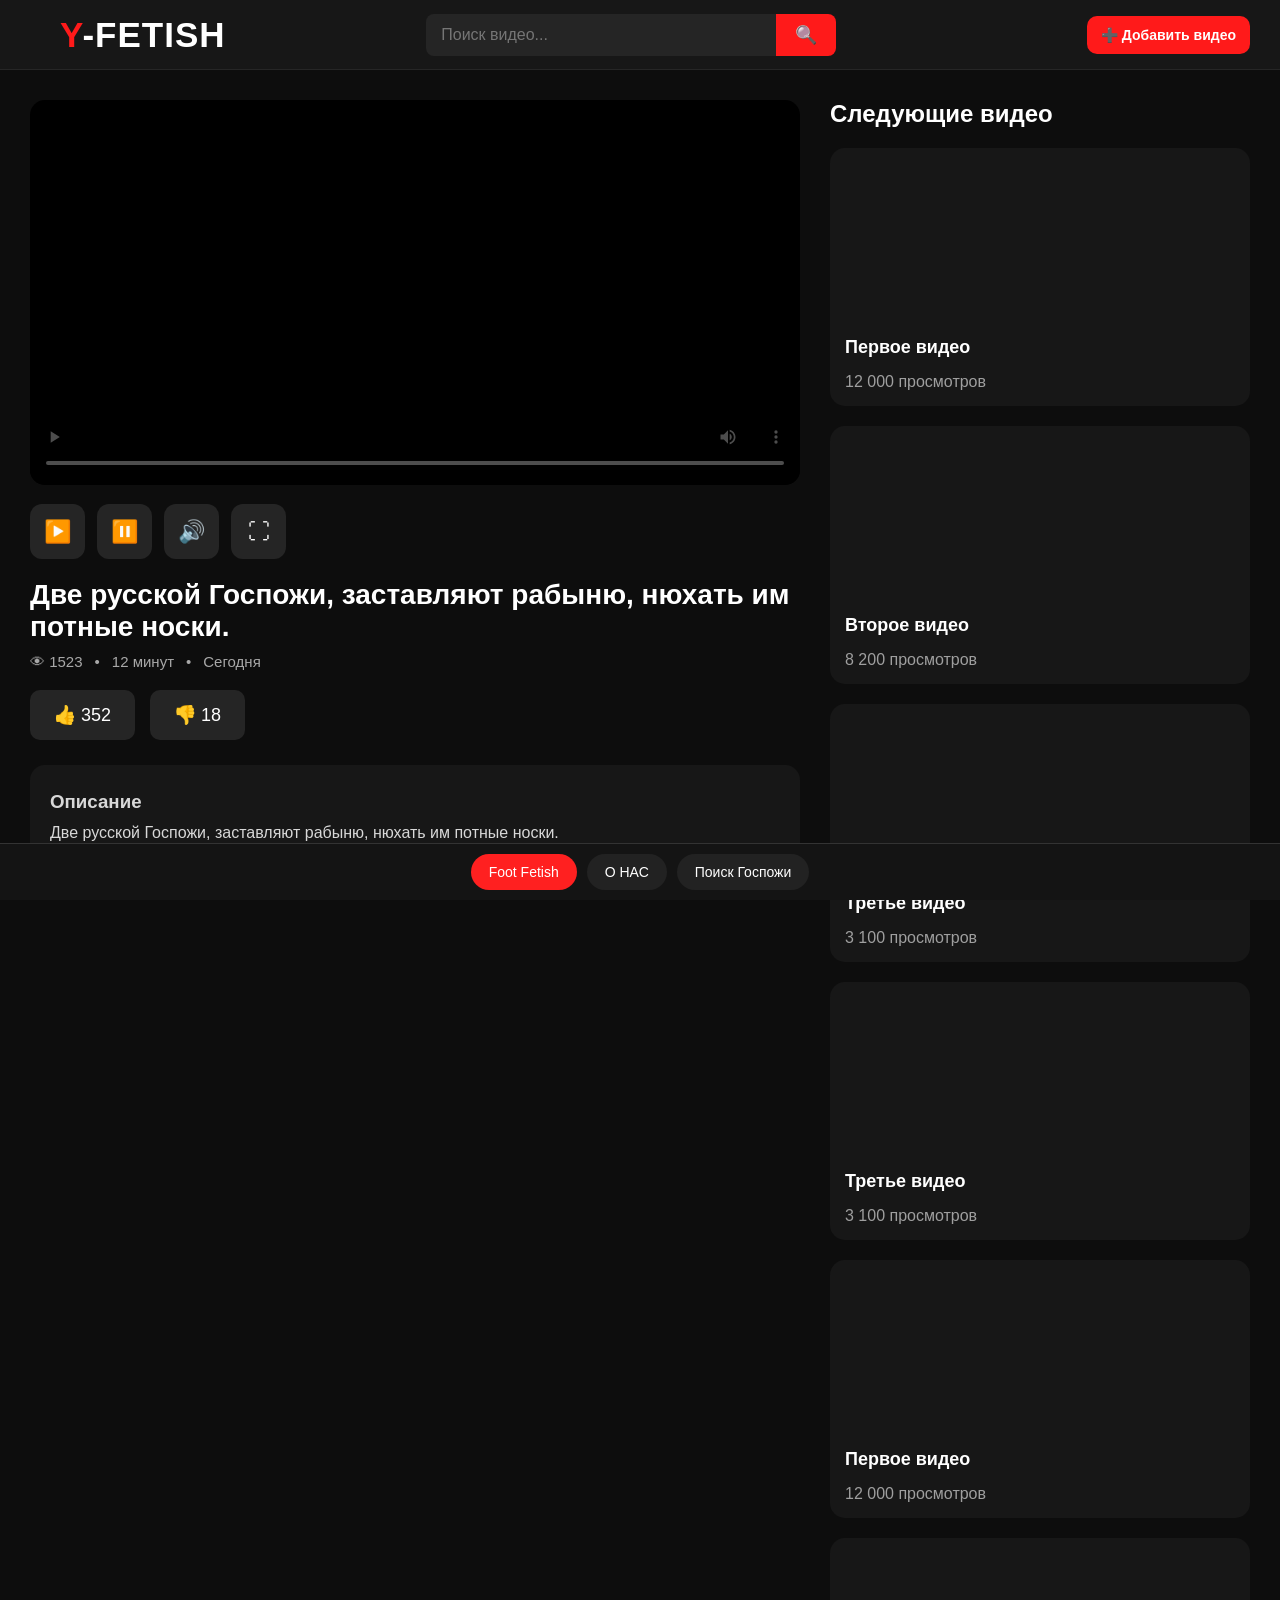
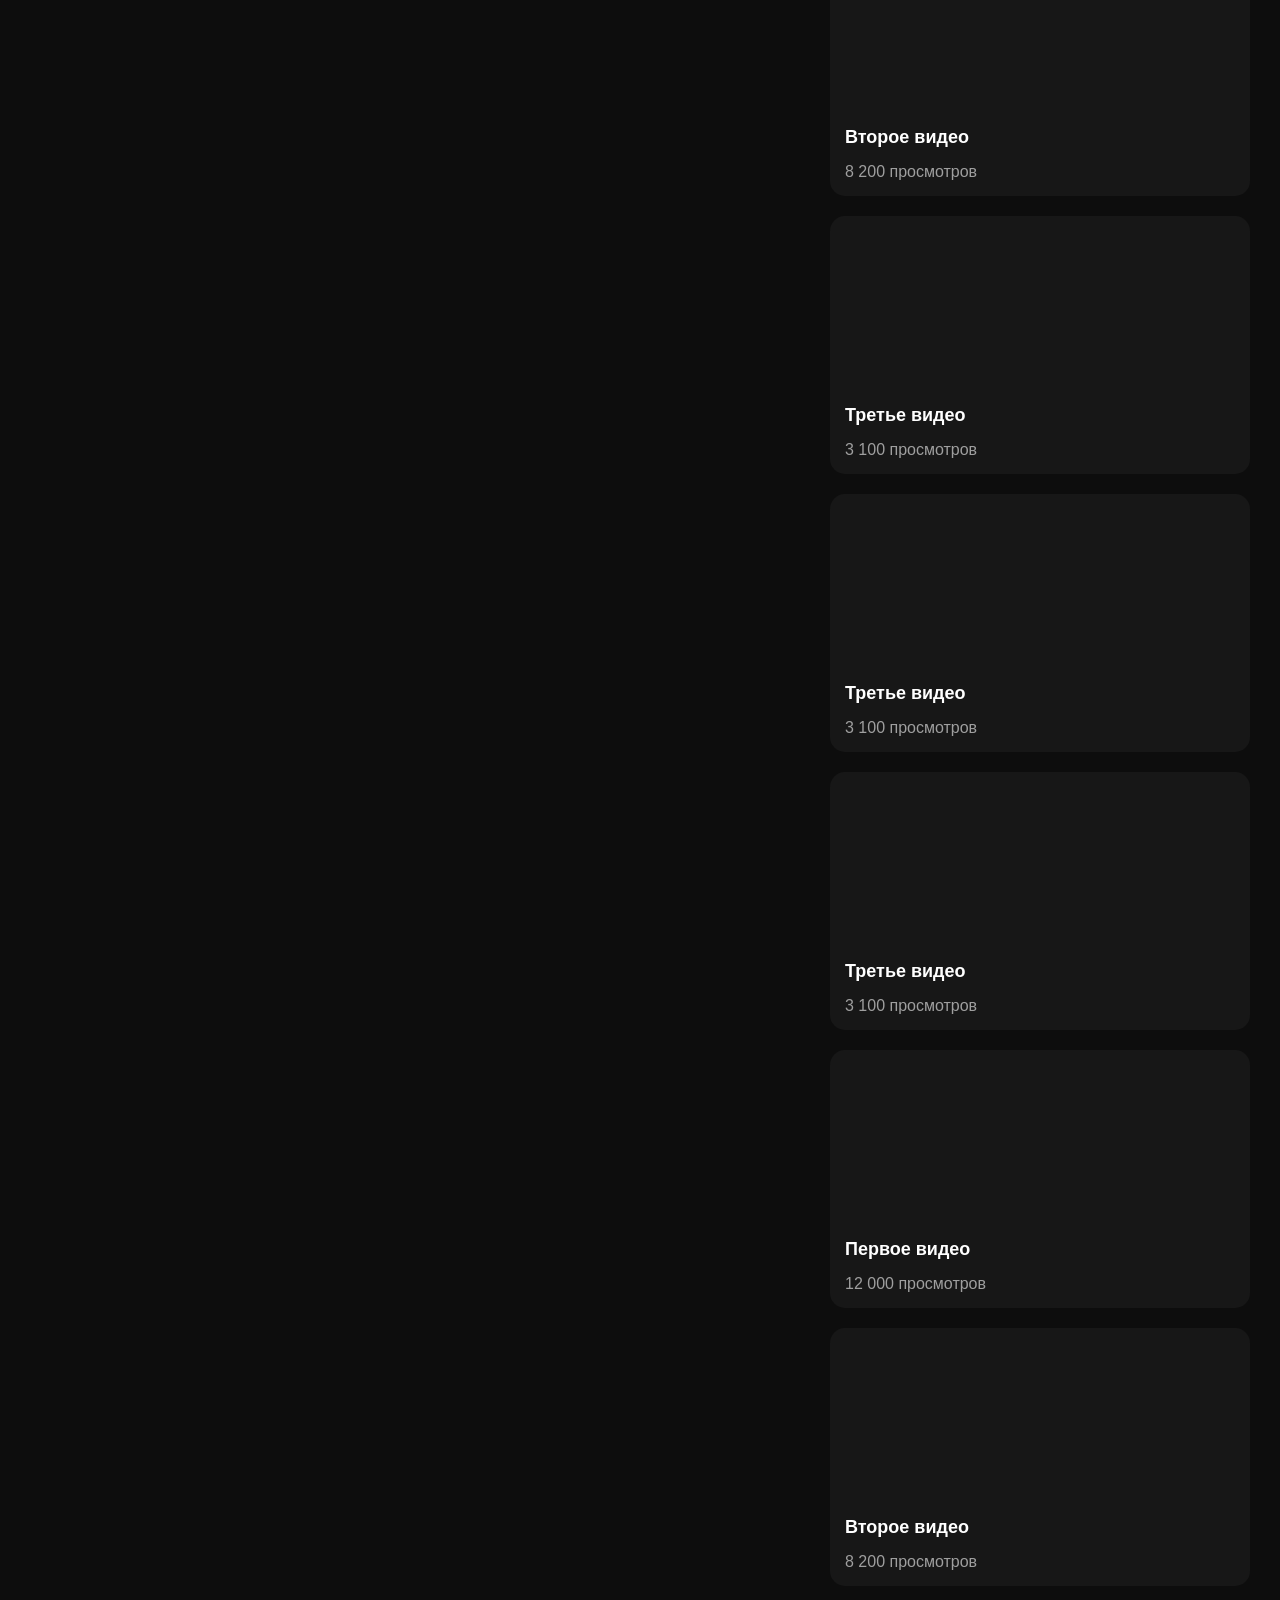
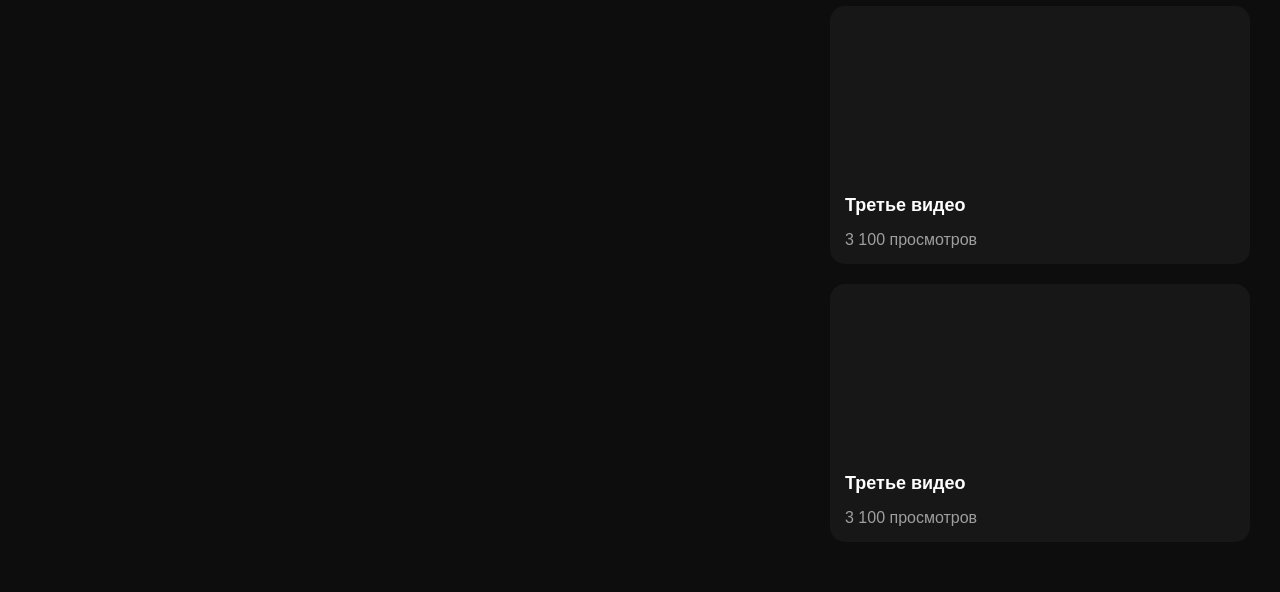
==== index.html @ ee7eb70a "Fix HTML structure and clean up formatting" ====
<!DOCTYPE html>
<html lang="ru">
<head>
<meta charset="UTF-8">
<meta name="viewport" content="width=device-width, initial-scale=1.0">

<title>Y-FETISH</title>

<link rel="stylesheet" href="style.css">
</head>

<body>

<header>

<div class="logo">
    <a href="in.html" class="logo-link">
        <span class="red">Y</span>-FETISH
    </a>


</div>



  <div class="search">
    <input type="text" placeholder="Поиск видео...">
    <button>🔍</button>
  </div>

  <a href="upload.html" class="upload-btn">➕ Добавить видео</a>

</header>

<main>

<section class="player">

  <video id="video" controls poster="poster.jpg">
    <source src="videos/1.mp4" type="video/mp4">
    Ваш браузер не поддерживает видео.
  </video>

  <div class="controls">
    <button>▶️</button>
    <button>⏸️</button>
    <button>🔊</button>
    <button>⛶</button>
  </div>

  <div class="info">
    <h1>Две русской Госпожи, заставляют рабыню, нюхать им потные носки.</h1>

    <div class="stats">
      <span>👁 1523</span>
      <span>•</span>
      <span>12 минут</span>
      <span>•</span>
      <span>Сегодня</span>
    </div>
  </div>

  <div class="buttons">
    <button>👍 <span>352</span></button>
    <button>👎 <span>18</span></button>
  </div>

  <div class="description">
    <h3>Описание</h3>
    <p>
      Две русской Госпожи, заставляют рабыню, нюхать им потные носки.
    </p>
  </div>

</section>

<aside>

  <h2>Следующие видео</h2>

  <div class="card">
    <video muted>
      <source src="videos/1.mp4" type="video/mp4">
    </video>
    <h3>Первое видео</h3>
    <p>12 000 просмотров</p>
  </div>

  <div class="card">
    <video muted>
      <source src="videos/2.mp4" type="video/mp4">
    </video>
    <h3>Второе видео</h3>
    <p>8 200 просмотров</p>
  </div>

  <div class="card">
    <video muted>
      <source src="videos/3.mp4" type="video/mp4">
    </video>
    <h3>Третье видео</h3>
    <p>3 100 просмотров</p>
  </div>
  
  <div class="card">
    <video muted>
      <source src="videos/4.mp4" type="video/mp4">
    </video>
    <h3>Третье видео</h3>
    <p>3 100 просмотров</p>
  </div>
  
    <div class="card">
    <video muted>
      <source src="videos/5.mp4" type="video/mp4">
    </video>
    <h3>Первое видео</h3>
    <p>12 000 просмотров</p>
  </div>

  <div class="card">
    <video muted>
      <source src="videos/6.mp4" type="video/mp4">
    </video>
    <h3>Второе видео</h3>
    <p>8 200 просмотров</p>
  </div>

  <div class="card">
    <video muted>
      <source src="videos/7.mp4" type="video/mp4">
    </video>
    <h3>Третье видео</h3>
    <p>3 100 просмотров</p>
  </div>
  
  <div class="card">
    <video muted>
      <source src="videos/8.mp4" type="video/mp4">
    </video>
    <h3>Третье видео</h3>
    <p>3 100 просмотров</p>
  </div>
  
    <div class="card">
    <video muted>
      <source src="videos/9.mp4" type="video/mp4">
    </video>
    <h3>Третье видео</h3>
    <p>3 100 просмотров</p>
  </div>
  
    <div class="card">
    <video muted>
      <source src="videos/10.mp4" type="video/mp4">
    </video>
    <h3>Первое видео</h3>
    <p>12 000 просмотров</p>
  </div>

  <div class="card">
    <video muted>
      <source src="videos/11.mp4" type="video/mp4">
    </video>
    <h3>Второе видео</h3>
    <p>8 200 просмотров</p>
  </div>

  <div class="card">
    <video muted>
      <source src="videos/12.mp4" type="video/mp4">
    </video>
    <h3>Третье видео</h3>
    <p>3 100 просмотров</p>
  </div>
  
  <div class="card">
    <video muted>
      <source src="videos/13.mp4" type="video/mp4">
    </video>
    <h3>Третье видео</h3>
    <p>3 100 просмотров</p>
  </div>
  

</aside>
</main>

<div class="categories">
    <a href="index.html" class="active">Foot Fetish</a>
    <a href="about.html">О НАС</a>
    <a href="indexs.html">Поиск Госпожи</a>
</div>
<script>
function toggleMenu() {
    document.getElementById("sideMenu").classList.toggle("open");
}
</script>

<script src="video.js"></script>
<script src="script.js"></script>
</body>
</html>
---- style.css ----
*{
    margin:0;
    padding:0;
    box-sizing:border-box;
}

body{
    background:#0d0d0d;
    color:#fff;
    font-family:Arial,Helvetica,sans-serif;
}

header{
    width:100%;
    height:70px;
    background:#171717;
    display:flex;
    justify-content:space-between;
    align-items:center;
    padding:0 30px;
    border-bottom:1px solid #262626;
    position:sticky;
    top:0;
    z-index:100;
}

.logo{
    font-size:34px;
    font-weight:900;
    letter-spacing:1px;

}

.red{
    color:#ff1a1a;
}

.search{
    display:flex;
    align-items:center;
}

.search input{
    width:350px;
    height:42px;
    background:#252525;
    border:none;
    color:white;
    padding:0 15px;
    border-radius:8px 0 0 8px;
    outline:none;
    font-size:16px;
}

.search button{
    height:42px;
    width:60px;
    border:none;
    background:#ff1a1a;
    color:white;
    cursor:pointer;
    border-radius:0 8px 8px 0;
    font-size:18px;
}

main{
    display:grid;
    grid-template-columns:2fr 420px;
    gap:30px;
    padding:30px;
}

.player video{
    width:100%;
    border-radius:15px;
    background:black;
}

.controls{
    display:flex;
    gap:12px;
    margin-top:15px;
}

.controls button{
    width:55px;
    height:55px;
    border:none;
    border-radius:12px;
    background:#252525;
    color:white;
    cursor:pointer;
    font-size:22px;
    transition:.2s;
}

.controls button:hover{
    background:#ff1a1a;
}

.info{
    margin-top:20px;
}

.info h1{
    font-size:28px;
}

.stats{
    margin-top:10px;
    color:#a8a8a8;
    display:flex;
    gap:12px;
    font-size:15px;
}

.buttons{
    display:flex;
    gap:15px;
    margin-top:20px;
}

.buttons button{
    background:#252525;
    border:none;
    color:white;
    padding:14px 24px;
    border-radius:10px;
    cursor:pointer;
    font-size:18px;
    transition:.2s;
}

.buttons button:hover{
    background:#ff1a1a;
}

.description{
    margin-top:25px;
    background:#171717;
    padding:20px;
    border-radius:15px;
    line-height:1.8;
    color:#d8d8d8;
}

aside h2{
    margin-bottom:20px;
}

.card{
    background:#171717;
    border-radius:15px;
    overflow:hidden;
    margin-bottom:20px;
    transition:.25s;
    cursor:pointer;
}

.card:hover{
    transform:translateY(-4px);
}

.card img{
    width:100%;
    display:block;
}

.card h3{
    padding:15px;
    font-size:18px;
}

.card p{
    padding:0 15px 15px;
    color:#9f9f9f;
}

@media(max-width:1000px){

main{
    grid-template-columns:1fr;
}

.search input{
    width:180px;
}

header{
    padding:15px;
}

.logo{
    font-size:26px;
	
}

}

@media(max-width:700px){

header{
    flex-direction:column;
    height:auto;
    gap:15px;
    padding:15px;
}

.search{
    width:100%;
}

.search input{
    width:100%;
}

.controls{
    flex-wrap:wrap;
}

.buttons{
    flex-wrap:wrap;
}

.info h1{
    font-size:22px;
}

}


.upload-btn{
    margin-left:20px;
    background:#ff1a1a;
    color:#fff;
    text-decoration:none;
    padding:12px 20px;
    border-radius:10px;
    font-weight:700;
    transition:.2s;
    white-space:nowrap;
}

.upload-btn:hover{
    background:#d10000;
}






.close-btn{
background:none;
border:none;
color:white;
font-size:28px;
cursor:pointer;
float:right;
}






.logo{
    display: flex;
    justify-content: center;
    align-items: center;
    gap: 0px;
    font-size: 35px;
    font-weight: bold;

}




.upload-btn{
    font-size: 14px;   /* уменьшает текст */
    padding: 11px 14px; /* уменьшает саму кнопку */
}


.logo-link{
    text-decoration: none;
    color: white;
    font-weight: bold;
}

.logo-link:hover{
    color: #ff2020;
}





.card video{
    width:100%;
    height:170px;
    object-fit:cover;
    border-radius:10px;
    pointer-events:none;
}












.categories{
    position:fixed;
    bottom:0;
    left:0;
    width:100%;
    background:#141414;
    border-top:1px solid #333;
    display:flex;
    justify-content:center;
    align-items:center;
    gap:10px;
    padding:10px;
    overflow-x:auto;
    white-space:nowrap;
    z-index:9999;
}

.categories::-webkit-scrollbar{
    display:none;
}

.categories a{
    flex:none;
    background:#222;
    color:#fff;
    text-decoration:none;
    padding:10px 18px;
    border-radius:25px;
    font-size:14px;
    transition:.2s;
}

.categories a:hover,
.categories a.active{
    background:#ff2020;
}






/* Кнопка меню */

.menu-btn{
position:fixed;
left:15px;
top:14px;              /* было 50% */
transform:none;        /* было translateY(-50%) */

width:40px;
height:40px;
border:none;
border-radius:50%;
background:#222;
color:#fff;
font-size:30px;
cursor:pointer;
z-index:1001;
box-shadow:0 0 15px rgba(0,0,0,.5);
}

/* Затемнение */

.overlay{
position:fixed;
top:0;
left:0;
width:100%;
height:100%;
background:rgba(0,0,0,.55);
display:none;
z-index:998;
}

/* Меню */

.side-menu{
position:fixed;
top:0;
left:-270px;
width:250px;
height:100%;
background:#171717;
padding-top:80px;
transition:.35s;
z-index:999;
border-right:1px solid #333;
overflow-y:auto;
}

.side-menu a{
display:block;
padding:18px 25px;
color:#fff;
text-decoration:none;
font-size:18px;
transition:.2s;
}

.side-menu a:hover{
background:#ff3b30;
}

.side-menu.active{
left:0;
}

.overlay.active{
display:block;
}




.add-video {
  background:#ff3b30;
  color:#fff;
  border:none;
  padding:12px 22px;
  border-radius:8px;
  cursor:pointer;
}


.logo{
  position: relative;
  left: 30px; /* двигает только название вправо */
}
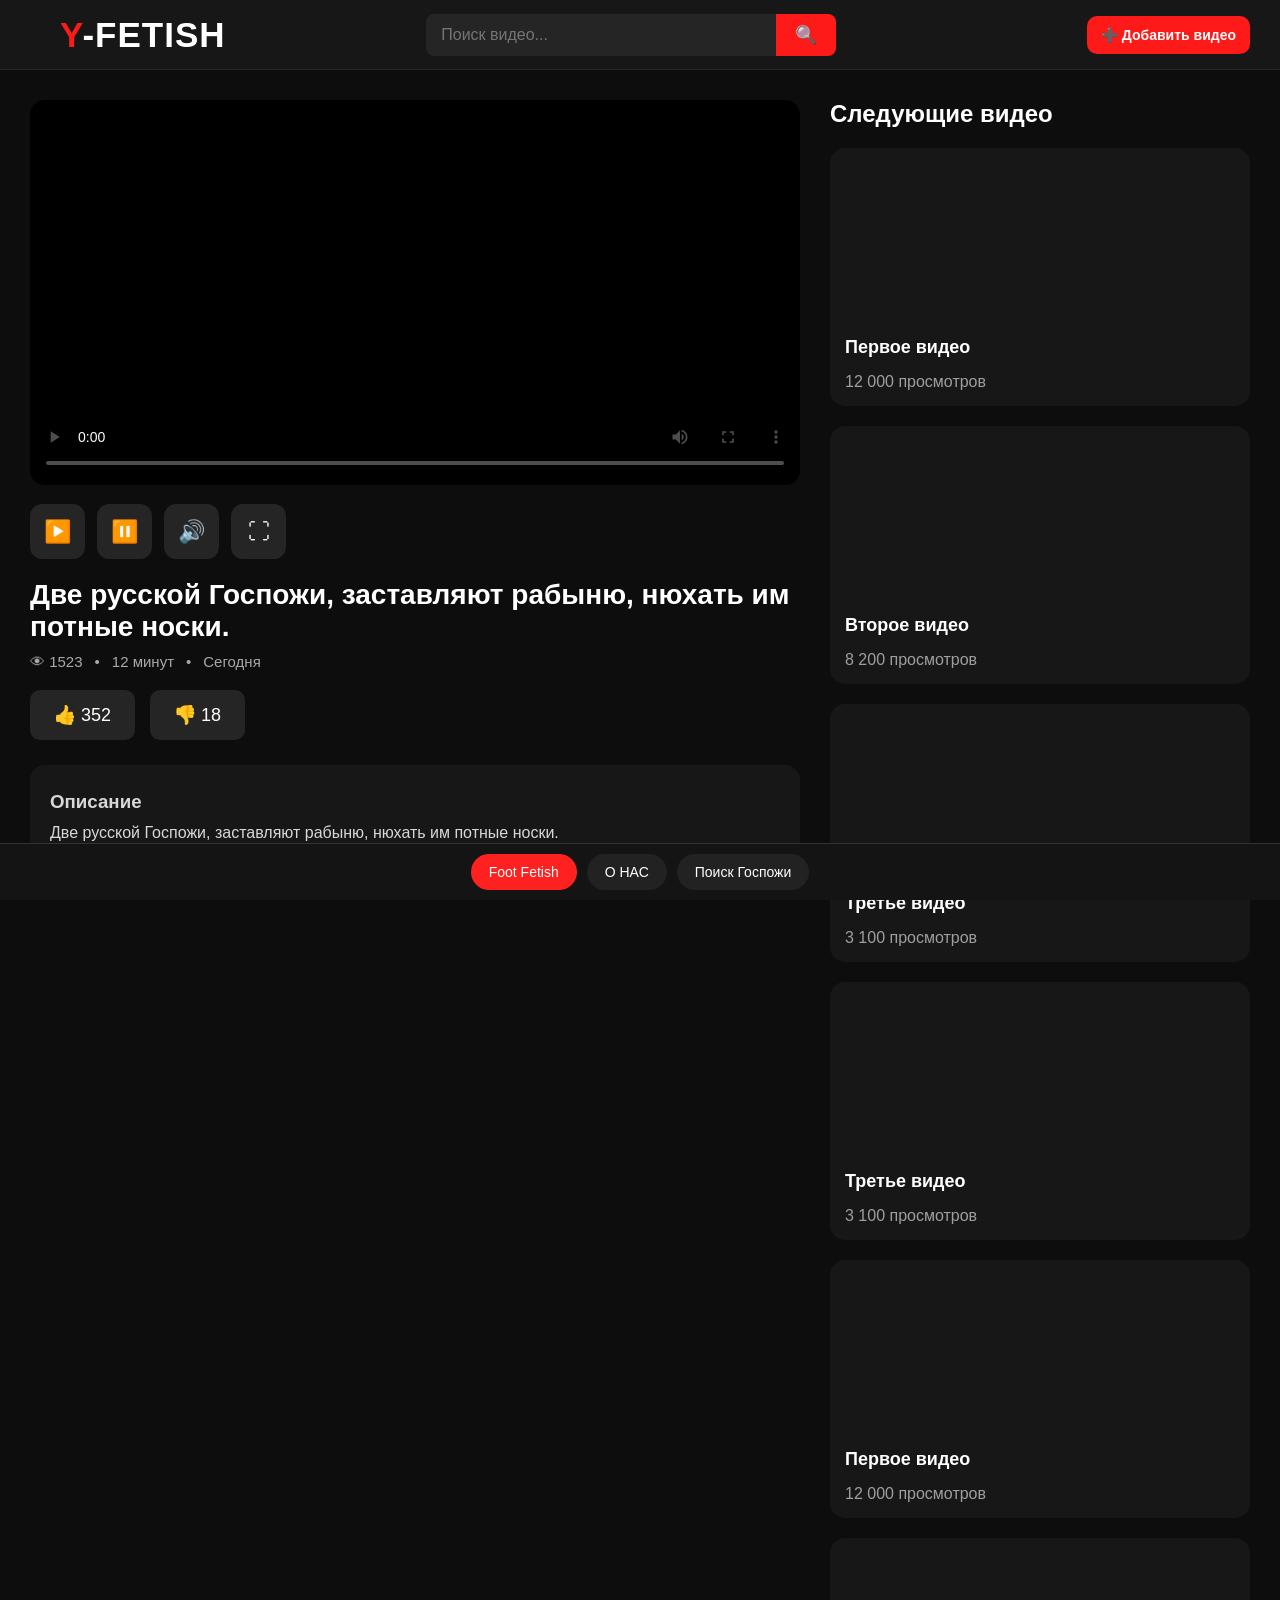
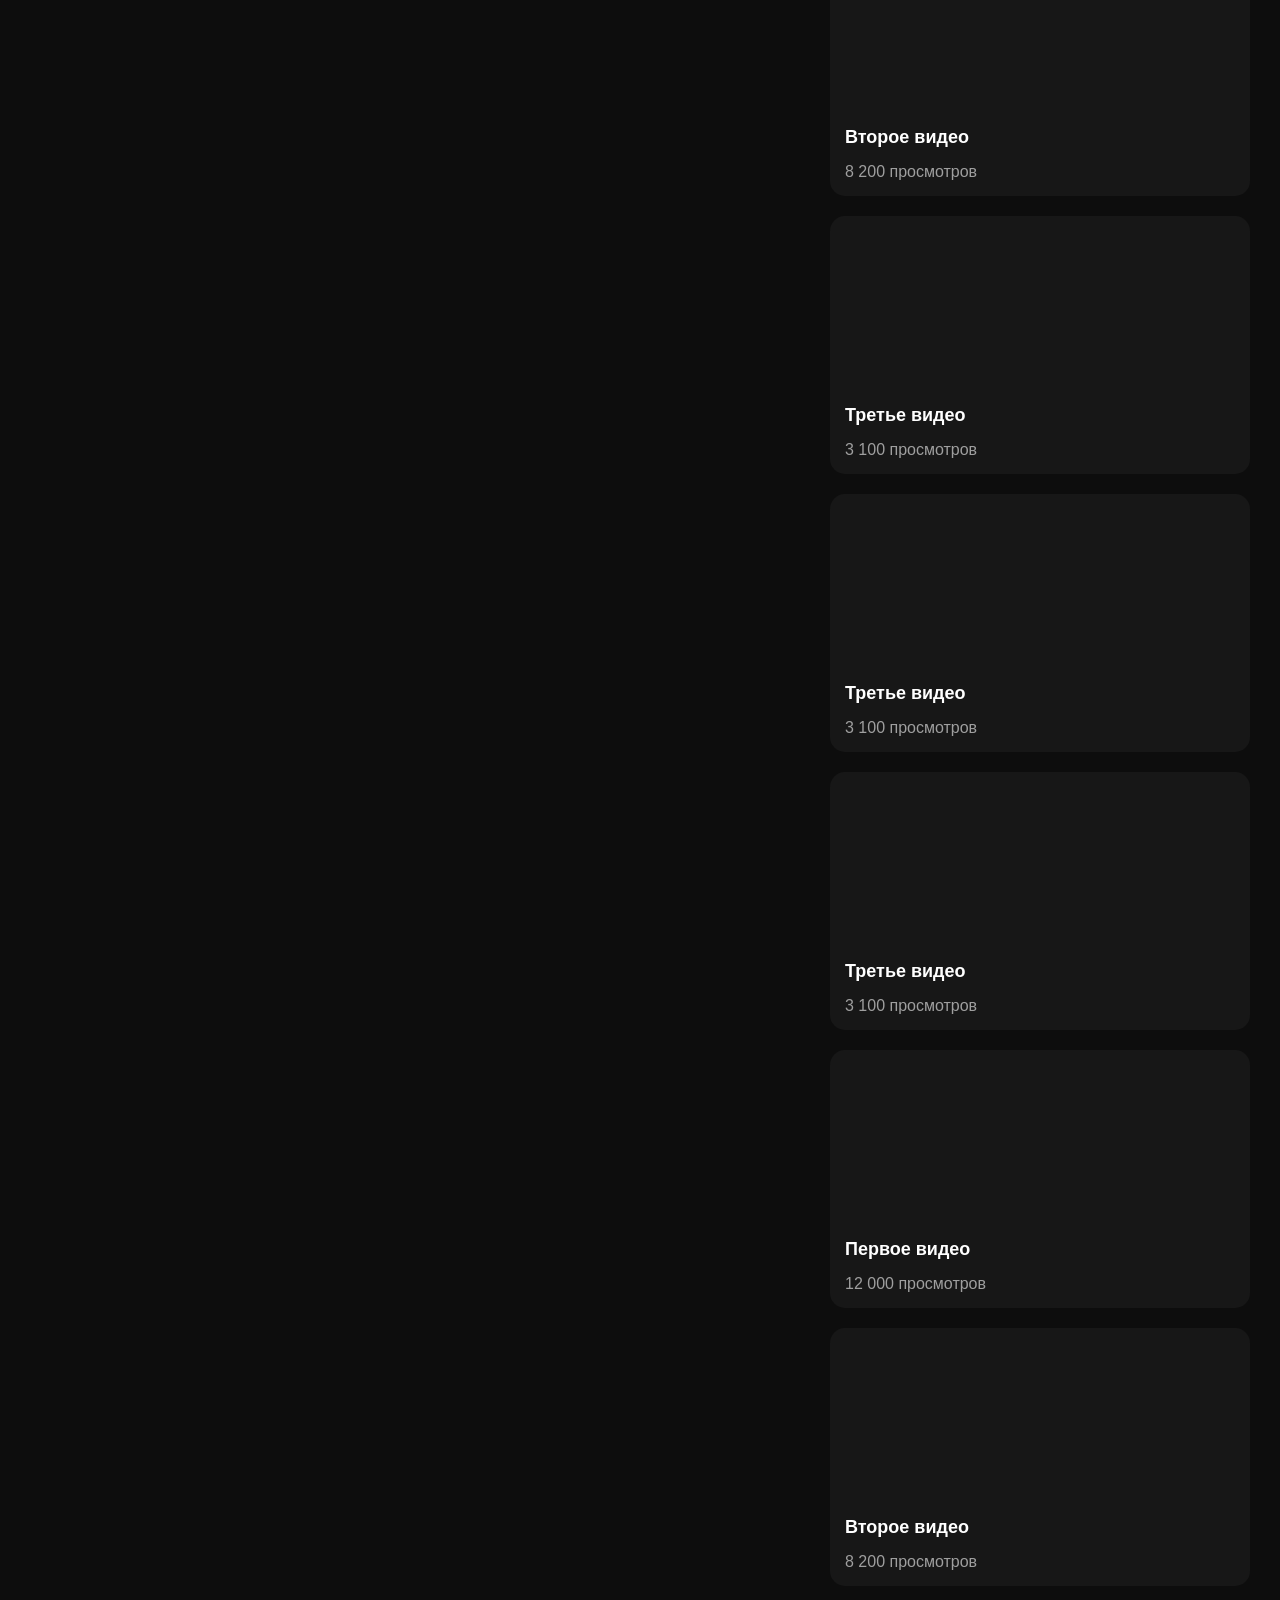
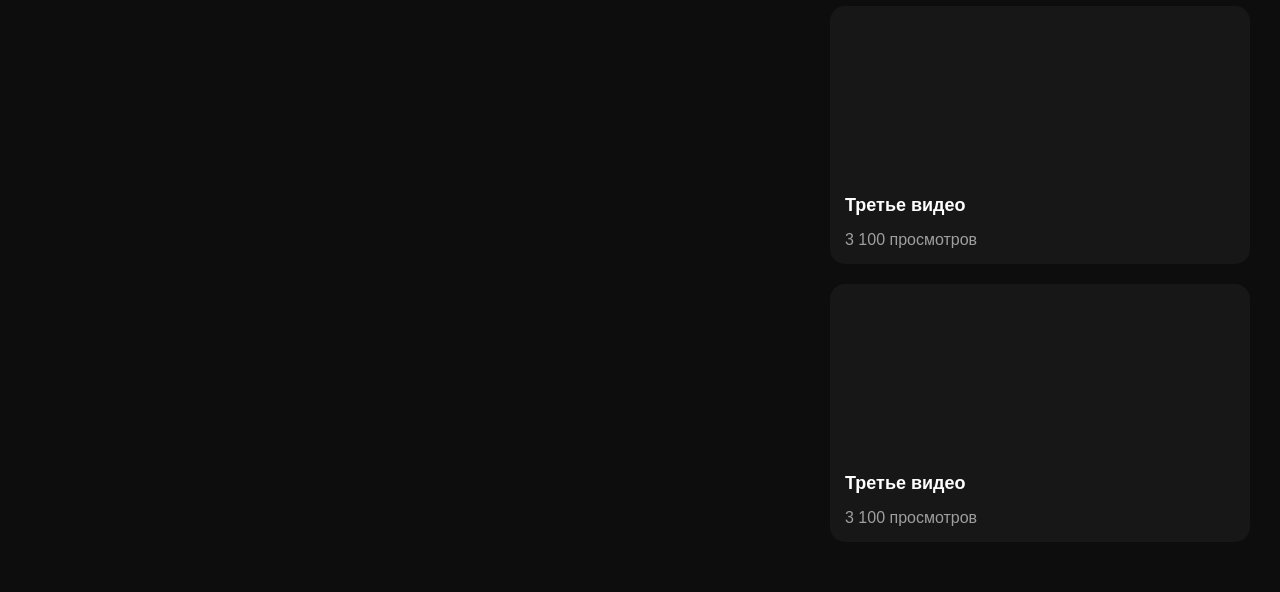
==== commit e0075cc6: "Fix HTML formatting and structure" ====
--- a/index.html
+++ b/index.html
@@ -188,7 +188,7 @@
 
 <div class="categories">
     <a href="index.html" class="active">Foot Fetish</a>
-    <a href="about.html">О НАС</a>
+    <a href="index.html">О НАС</a>
     <a href="indexs.html">Поиск Госпожи</a>
 </div>
 <script>
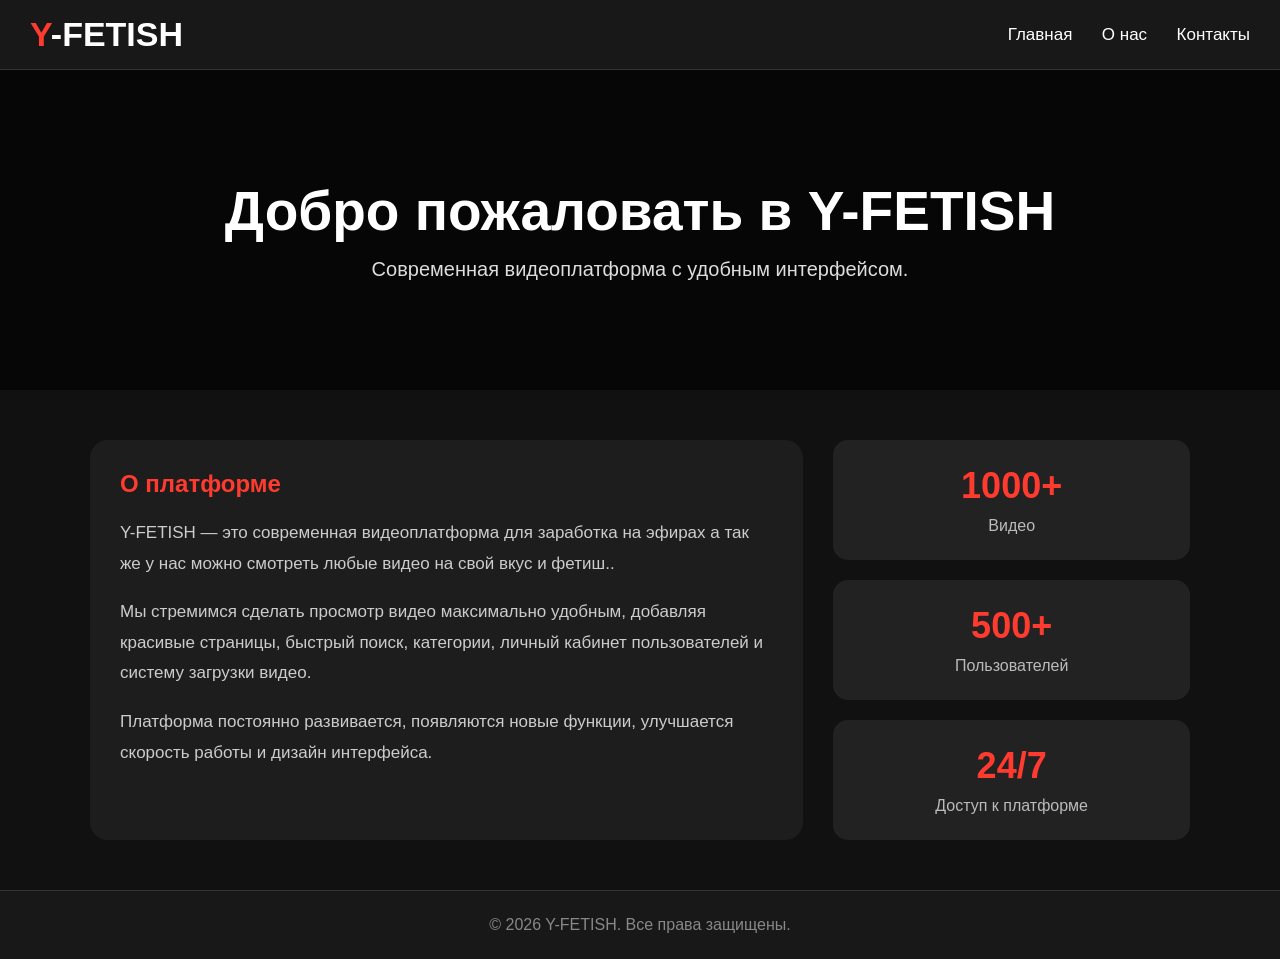
==== commit 55732899: "index.html index.html" ====
--- a/index.html
+++ b/index.html
@@ -3,10 +3,133 @@
 <head>
 <meta charset="UTF-8">
 <meta name="viewport" content="width=device-width, initial-scale=1.0">
-
-<title>Y-FETISH</title>
-
-<link rel="stylesheet" href="style.css">
+<title>Y-FETISH | О нас</title>
+
+<style>
+*{
+margin:0;
+padding:0;
+box-sizing:border-box;
+font-family:Arial,sans-serif;
+}
+
+body{
+background:#111;
+color:#fff;
+}
+
+header{
+height:70px;
+background:#181818;
+display:flex;
+align-items:center;
+justify-content:space-between;
+padding:0 30px;
+border-bottom:1px solid #333;
+}
+
+.logo{
+font-size:34px;
+font-weight:bold;
+}
+
+.logo span{
+color:#ff3b30;
+}
+
+nav a{
+color:#fff;
+text-decoration:none;
+margin-left:25px;
+font-size:17px;
+transition:.3s;
+}
+
+nav a:hover{
+color:#ff3b30;
+}
+
+.hero{
+height:320px;
+background:linear-gradient(rgba(0,0,0,.65),rgba(0,0,0,.65)),
+url("https://images.unsplash.com/photo-1492691527719-9d1e07e534b4?w=1600");
+background-size:cover;
+background-position:center;
+display:flex;
+justify-content:center;
+align-items:center;
+text-align:center;
+}
+
+.hero h1{
+font-size:55px;
+}
+
+.hero p{
+margin-top:15px;
+font-size:20px;
+color:#ddd;
+}
+
+.container{
+width:90%;
+max-width:1100px;
+margin:50px auto;
+display:grid;
+grid-template-columns:2fr 1fr;
+gap:30px;
+}
+
+.card{
+background:#1d1d1d;
+padding:30px;
+border-radius:18px;
+}
+
+.card h2{
+color:#ff3b30;
+margin-bottom:20px;
+}
+
+.card p{
+line-height:1.8;
+color:#ccc;
+font-size:17px;
+}
+
+.stats{
+display:grid;
+grid-template-columns:1fr;
+gap:20px;
+}
+
+.box{
+background:#222;
+padding:25px;
+border-radius:15px;
+text-align:center;
+}
+
+.box h3{
+font-size:36px;
+color:#ff3b30;
+}
+
+.box p{
+margin-top:10px;
+color:#bbb;
+}
+
+footer{
+margin-top:50px;
+background:#181818;
+padding:25px;
+text-align:center;
+color:#888;
+border-top:1px solid #333;
+}
+</style>
+
 </head>
 
 <body>
@@ -14,190 +137,89 @@
 <header>
 
 <div class="logo">
-    <a href="in.html" class="logo-link">
-        <span class="red">Y</span>-FETISH
-    </a>
-
-
-</div>
-
-
-
-  <div class="search">
-    <input type="text" placeholder="Поиск видео...">
-    <button>🔍</button>
-  </div>
-
-  <a href="upload.html" class="upload-btn">➕ Добавить видео</a>
+<span>Y</span>-FETISH
+</div>
+
+<nav>
+<a href="index.html">Главная</a>
+<a href="about.html">О нас</a>
+<a href="#">Контакты</a>
+</nav>
 
 </header>
 
-<main>
-
-<section class="player">
-
-  <video id="video" controls poster="poster.jpg">
-    <source src="videos/1.mp4" type="video/mp4">
-    Ваш браузер не поддерживает видео.
-  </video>
-
-  <div class="controls">
-    <button>▶️</button>
-    <button>⏸️</button>
-    <button>🔊</button>
-    <button>⛶</button>
-  </div>
-
-  <div class="info">
-    <h1>Две русской Госпожи, заставляют рабыню, нюхать им потные носки.</h1>
-
-    <div class="stats">
-      <span>👁 1523</span>
-      <span>•</span>
-      <span>12 минут</span>
-      <span>•</span>
-      <span>Сегодня</span>
-    </div>
-  </div>
-
-  <div class="buttons">
-    <button>👍 <span>352</span></button>
-    <button>👎 <span>18</span></button>
-  </div>
-
-  <div class="description">
-    <h3>Описание</h3>
-    <p>
-      Две русской Госпожи, заставляют рабыню, нюхать им потные носки.
-    </p>
-  </div>
+<section class="hero">
+
+<div>
+
+<h1>Добро пожаловать в Y-FETISH</h1>
+
+<p>Современная видеоплатформа с удобным интерфейсом.</p>
+
+</div>
 
 </section>
 
-<aside>
-
-  <h2>Следующие видео</h2>
-
-  <div class="card">
-    <video muted>
-      <source src="videos/1.mp4" type="video/mp4">
-    </video>
-    <h3>Первое видео</h3>
-    <p>12 000 просмотров</p>
-  </div>
-
-  <div class="card">
-    <video muted>
-      <source src="videos/2.mp4" type="video/mp4">
-    </video>
-    <h3>Второе видео</h3>
-    <p>8 200 просмотров</p>
-  </div>
-
-  <div class="card">
-    <video muted>
-      <source src="videos/3.mp4" type="video/mp4">
-    </video>
-    <h3>Третье видео</h3>
-    <p>3 100 просмотров</p>
-  </div>
-  
-  <div class="card">
-    <video muted>
-      <source src="videos/4.mp4" type="video/mp4">
-    </video>
-    <h3>Третье видео</h3>
-    <p>3 100 просмотров</p>
-  </div>
-  
-    <div class="card">
-    <video muted>
-      <source src="videos/5.mp4" type="video/mp4">
-    </video>
-    <h3>Первое видео</h3>
-    <p>12 000 просмотров</p>
-  </div>
-
-  <div class="card">
-    <video muted>
-      <source src="videos/6.mp4" type="video/mp4">
-    </video>
-    <h3>Второе видео</h3>
-    <p>8 200 просмотров</p>
-  </div>
-
-  <div class="card">
-    <video muted>
-      <source src="videos/7.mp4" type="video/mp4">
-    </video>
-    <h3>Третье видео</h3>
-    <p>3 100 просмотров</p>
-  </div>
-  
-  <div class="card">
-    <video muted>
-      <source src="videos/8.mp4" type="video/mp4">
-    </video>
-    <h3>Третье видео</h3>
-    <p>3 100 просмотров</p>
-  </div>
-  
-    <div class="card">
-    <video muted>
-      <source src="videos/9.mp4" type="video/mp4">
-    </video>
-    <h3>Третье видео</h3>
-    <p>3 100 просмотров</p>
-  </div>
-  
-    <div class="card">
-    <video muted>
-      <source src="videos/10.mp4" type="video/mp4">
-    </video>
-    <h3>Первое видео</h3>
-    <p>12 000 просмотров</p>
-  </div>
-
-  <div class="card">
-    <video muted>
-      <source src="videos/11.mp4" type="video/mp4">
-    </video>
-    <h3>Второе видео</h3>
-    <p>8 200 просмотров</p>
-  </div>
-
-  <div class="card">
-    <video muted>
-      <source src="videos/12.mp4" type="video/mp4">
-    </video>
-    <h3>Третье видео</h3>
-    <p>3 100 просмотров</p>
-  </div>
-  
-  <div class="card">
-    <video muted>
-      <source src="videos/13.mp4" type="video/mp4">
-    </video>
-    <h3>Третье видео</h3>
-    <p>3 100 просмотров</p>
-  </div>
-  
-
-</aside>
-</main>
-
-<div class="categories">
-    <a href="index.html" class="active">Foot Fetish</a>
-    <a href="index.html">О НАС</a>
-    <a href="indexs.html">Поиск Госпожи</a>
-</div>
-<script>
-function toggleMenu() {
-    document.getElementById("sideMenu").classList.toggle("open");
-}
-</script>
-
-<script src="video.js"></script>
-<script src="script.js"></script>
+<div class="container">
+
+<div class="card">
+
+<h2>О платформе</h2>
+
+<p>
+
+Y-FETISH — это современная видеоплатформа для заработка на эфирах
+а так же у нас можно смотреть любые видео на свой вкус и фетиш..
+
+</p>
+
+<br>
+
+<p>
+
+Мы стремимся сделать просмотр видео максимально удобным,
+добавляя красивые страницы, быстрый поиск,
+категории, личный кабинет пользователей и систему загрузки видео.
+
+</p>
+
+<br>
+
+<p>
+
+Платформа постоянно развивается, появляются новые функции,
+улучшается скорость работы и дизайн интерфейса.
+
+</p>
+
+</div>
+
+<div class="stats">
+
+<div class="box">
+<h3>1000+</h3>
+<p>Видео</p>
+</div>
+
+<div class="box">
+<h3>500+</h3>
+<p>Пользователей</p>
+</div>
+
+<div class="box">
+<h3>24/7</h3>
+<p>Доступ к платформе</p>
+</div>
+
+</div>
+
+</div>
+
+<footer>
+
+© 2026 Y-FETISH. Все права защищены.
+
+</footer>
+
 </body>
-</html>
+</html>
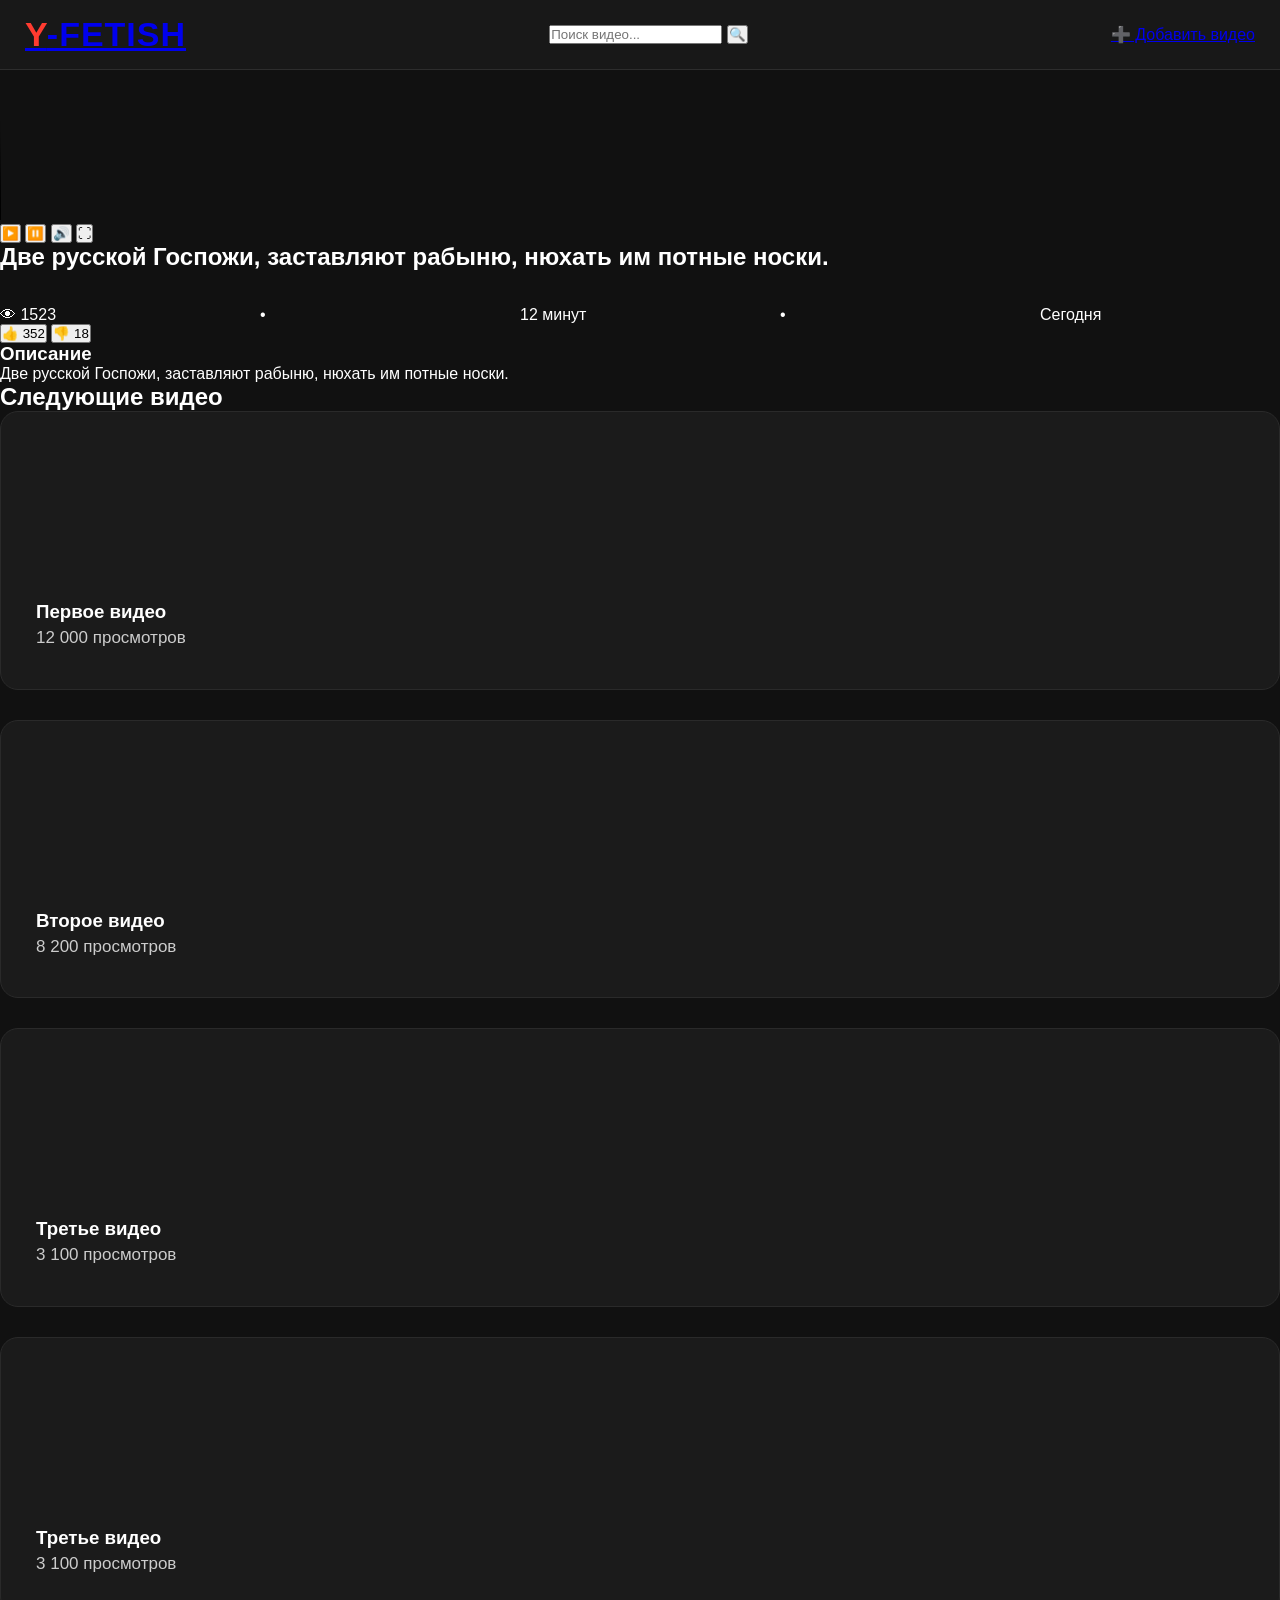
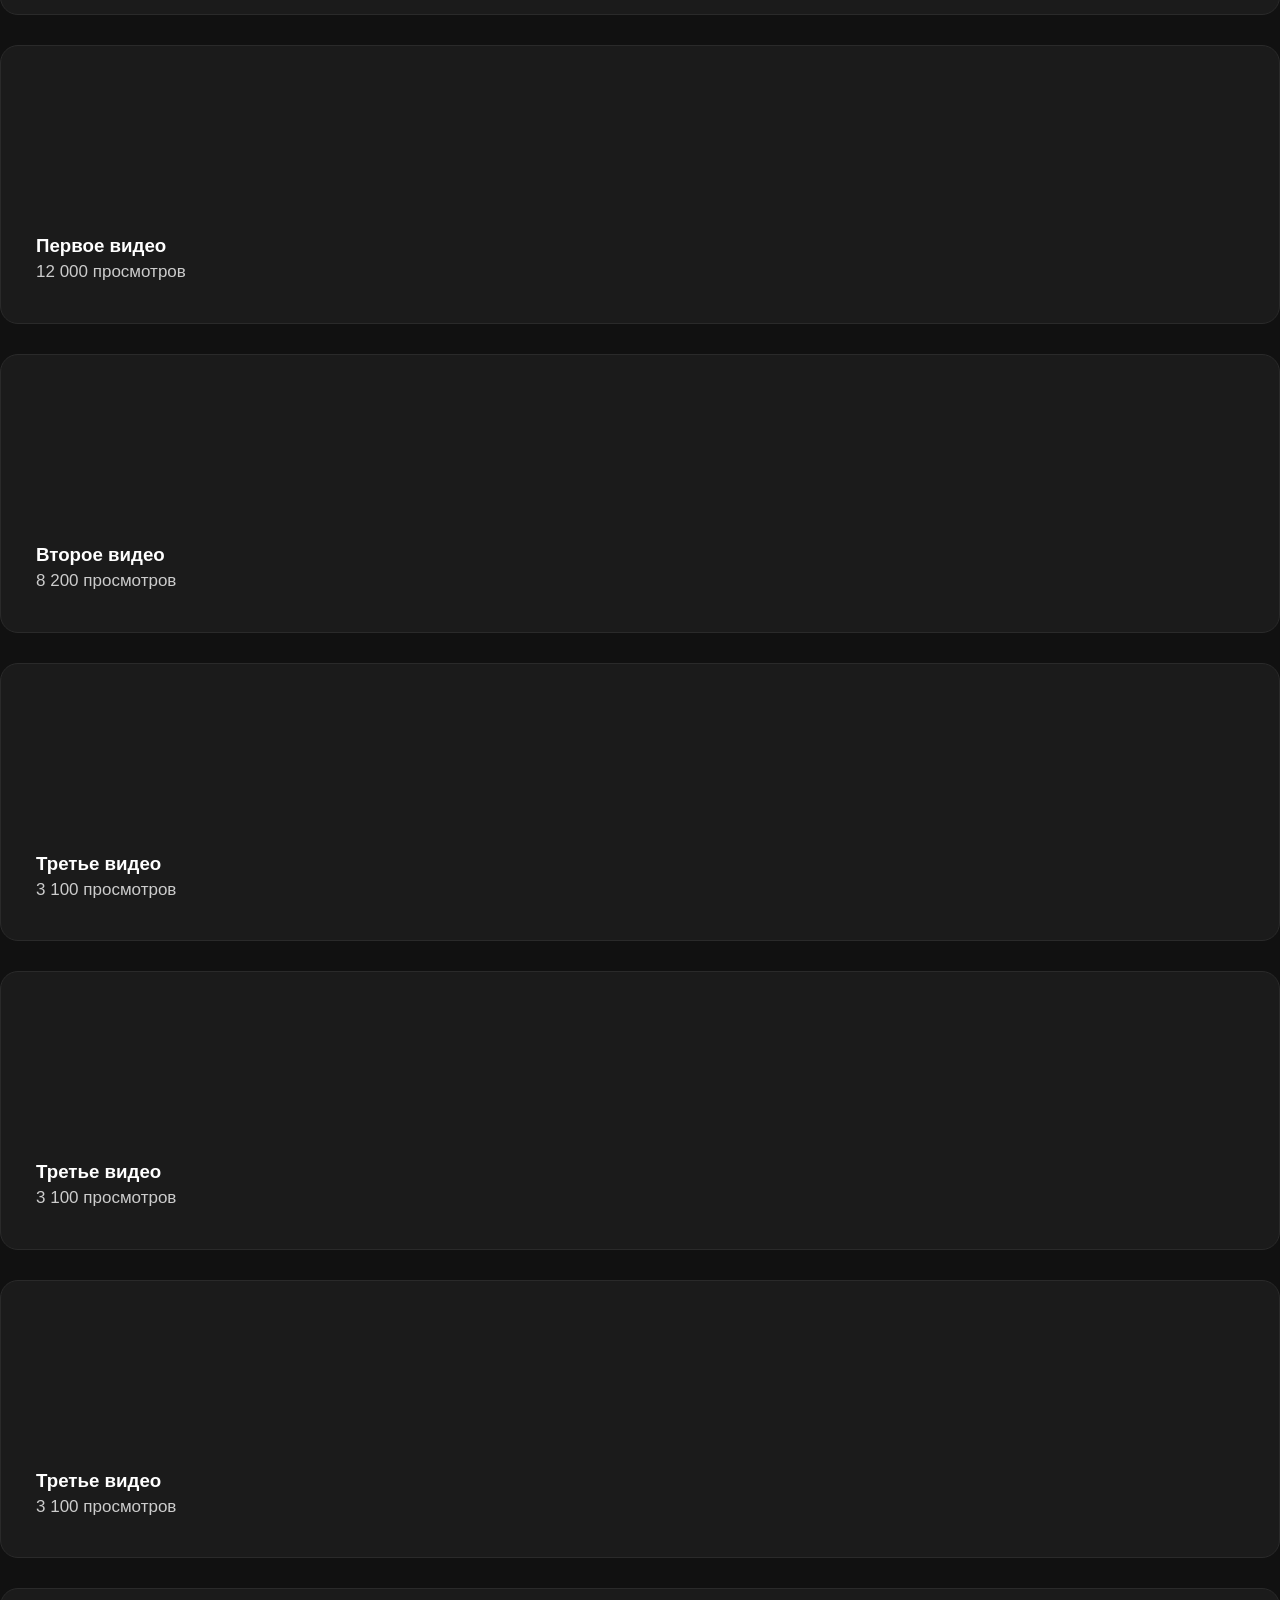
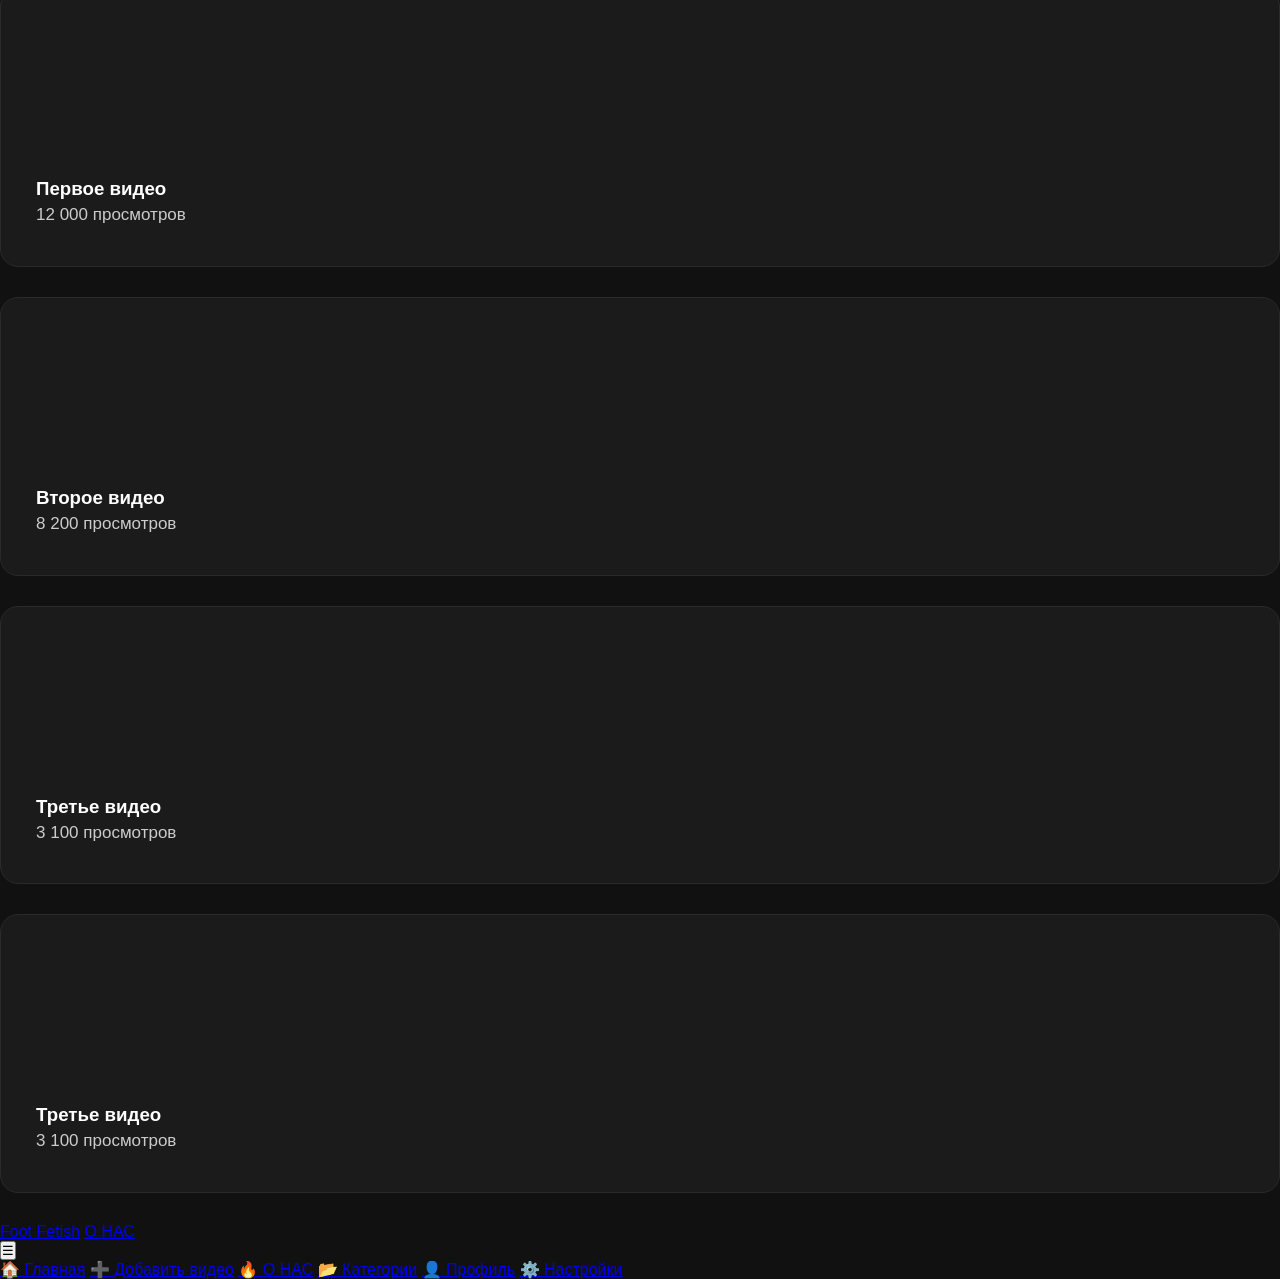
==== commit 471cb5a4: "Add files via upload" ====
--- a/index.html
+++ b/index.html
@@ -3,223 +3,225 @@
 <head>
 <meta charset="UTF-8">
 <meta name="viewport" content="width=device-width, initial-scale=1.0">
-<title>Y-FETISH | О нас</title>
-
-<style>
-*{
-margin:0;
-padding:0;
-box-sizing:border-box;
-font-family:Arial,sans-serif;
+
+<title>Y-FETISH</title>
+
+<link rel="stylesheet" href="style.css">
+</head>
+
+<body>
+
+<header>
+
+<div class="logo">
+    <a href="in.html" class="logo-link">
+        <span class="red">Y</span>-FETISH
+    </a>
+
+
+</div>
+
+
+
+  <div class="search">
+    <input type="text" placeholder="Поиск видео...">
+    <button>🔍</button>
+  </div>
+
+  <a href="upload.html" class="upload-btn">➕ Добавить видео</a>
+
+</header>
+
+<main>
+
+<section class="player">
+
+  <video id="video" controls poster="poster.jpg">
+    <source src="videos/1.mp4" type="video/mp4">
+    Ваш браузер не поддерживает видео.
+  </video>
+
+  <div class="controls">
+    <button>▶️</button>
+    <button>⏸️</button>
+    <button>🔊</button>
+    <button>⛶</button>
+  </div>
+
+  <div class="info">
+    <h1>Две русской Госпожи, заставляют рабыню, нюхать им потные носки.</h1>
+
+    <div class="stats">
+      <span>👁 1523</span>
+      <span>•</span>
+      <span>12 минут</span>
+      <span>•</span>
+      <span>Сегодня</span>
+    </div>
+  </div>
+
+  <div class="buttons">
+    <button>👍 <span>352</span></button>
+    <button>👎 <span>18</span></button>
+  </div>
+
+  <div class="description">
+    <h3>Описание</h3>
+    <p>
+      Две русской Госпожи, заставляют рабыню, нюхать им потные носки.
+    </p>
+  </div>
+
+</section>
+
+<aside>
+
+  <h2>Следующие видео</h2>
+
+  <div class="card">
+    <video muted>
+      <source src="videos/1.mp4" type="video/mp4">
+    </video>
+    <h3>Первое видео</h3>
+    <p>12 000 просмотров</p>
+  </div>
+
+  <div class="card">
+    <video muted>
+      <source src="videos/2.mp4" type="video/mp4">
+    </video>
+    <h3>Второе видео</h3>
+    <p>8 200 просмотров</p>
+  </div>
+
+  <div class="card">
+    <video muted>
+      <source src="videos/3.mp4" type="video/mp4">
+    </video>
+    <h3>Третье видео</h3>
+    <p>3 100 просмотров</p>
+  </div>
+  
+  <div class="card">
+    <video muted>
+      <source src="videos/4.mp4" type="video/mp4">
+    </video>
+    <h3>Третье видео</h3>
+    <p>3 100 просмотров</p>
+  </div>
+  
+    <div class="card">
+    <video muted>
+      <source src="videos/5.mp4" type="video/mp4">
+    </video>
+    <h3>Первое видео</h3>
+    <p>12 000 просмотров</p>
+  </div>
+
+  <div class="card">
+    <video muted>
+      <source src="videos/6.mp4" type="video/mp4">
+    </video>
+    <h3>Второе видео</h3>
+    <p>8 200 просмотров</p>
+  </div>
+
+  <div class="card">
+    <video muted>
+      <source src="videos/7.mp4" type="video/mp4">
+    </video>
+    <h3>Третье видео</h3>
+    <p>3 100 просмотров</p>
+  </div>
+  
+  <div class="card">
+    <video muted>
+      <source src="videos/8.mp4" type="video/mp4">
+    </video>
+    <h3>Третье видео</h3>
+    <p>3 100 просмотров</p>
+  </div>
+  
+    <div class="card">
+    <video muted>
+      <source src="videos/9.mp4" type="video/mp4">
+    </video>
+    <h3>Третье видео</h3>
+    <p>3 100 просмотров</p>
+  </div>
+  
+    <div class="card">
+    <video muted>
+      <source src="videos/10.mp4" type="video/mp4">
+    </video>
+    <h3>Первое видео</h3>
+    <p>12 000 просмотров</p>
+  </div>
+
+  <div class="card">
+    <video muted>
+      <source src="videos/11.mp4" type="video/mp4">
+    </video>
+    <h3>Второе видео</h3>
+    <p>8 200 просмотров</p>
+  </div>
+
+  <div class="card">
+    <video muted>
+      <source src="videos/12.mp4" type="video/mp4">
+    </video>
+    <h3>Третье видео</h3>
+    <p>3 100 просмотров</p>
+  </div>
+  
+  <div class="card">
+    <video muted>
+      <source src="videos/13.mp4" type="video/mp4">
+    </video>
+    <h3>Третье видео</h3>
+    <p>3 100 просмотров</p>
+  </div>
+  
+
+</aside>
+</main>
+
+<div class="categories">
+    <a href="index.html" class="active">Foot Fetish</a>
+    <a href="about.html">О НАС</a>
+</div>
+<script>
+function toggleMenu() {
+    document.getElementById("sideMenu").classList.toggle("open");
 }
-
-body{
-background:#111;
-color:#fff;
-}
-
-header{
-height:70px;
-background:#181818;
-display:flex;
-align-items:center;
-justify-content:space-between;
-padding:0 30px;
-border-bottom:1px solid #333;
-}
-
-.logo{
-font-size:34px;
-font-weight:bold;
-}
-
-.logo span{
-color:#ff3b30;
-}
-
-nav a{
-color:#fff;
-text-decoration:none;
-margin-left:25px;
-font-size:17px;
-transition:.3s;
-}
-
-nav a:hover{
-color:#ff3b30;
-}
-
-.hero{
-height:320px;
-background:linear-gradient(rgba(0,0,0,.65),rgba(0,0,0,.65)),
-url("https://images.unsplash.com/photo-1492691527719-9d1e07e534b4?w=1600");
-background-size:cover;
-background-position:center;
-display:flex;
-justify-content:center;
-align-items:center;
-text-align:center;
-}
-
-.hero h1{
-font-size:55px;
-}
-
-.hero p{
-margin-top:15px;
-font-size:20px;
-color:#ddd;
-}
-
-.container{
-width:90%;
-max-width:1100px;
-margin:50px auto;
-display:grid;
-grid-template-columns:2fr 1fr;
-gap:30px;
-}
-
-.card{
-background:#1d1d1d;
-padding:30px;
-border-radius:18px;
-}
-
-.card h2{
-color:#ff3b30;
-margin-bottom:20px;
-}
-
-.card p{
-line-height:1.8;
-color:#ccc;
-font-size:17px;
-}
-
-.stats{
-display:grid;
-grid-template-columns:1fr;
-gap:20px;
-}
-
-.box{
-background:#222;
-padding:25px;
-border-radius:15px;
-text-align:center;
-}
-
-.box h3{
-font-size:36px;
-color:#ff3b30;
-}
-
-.box p{
-margin-top:10px;
-color:#bbb;
-}
-
-footer{
-margin-top:50px;
-background:#181818;
-padding:25px;
-text-align:center;
-color:#888;
-border-top:1px solid #333;
-}
-</style>
-
-</head>
+</script>
 
 <body>
 
-<header>
-
-<div class="logo">
-<span>Y</span>-FETISH
+<!-- Кнопка меню -->
+<button id="menuBtn" class="menu-btn">☰</button>
+
+<!-- Затемнение -->
+<div id="overlay" class="overlay"></div>
+
+<!-- Боковое меню -->
+<div id="sideMenu" class="side-menu">
+
+    <a href="about.html">🏠 Главная</a>
+
+    <a href="upload.html">➕ Добавить видео</a>
+
+    <a href="about.html">🔥 О НАС</a>
+
+    <a href="categories.html">📂 Категории</a>
+
+    <a href="profile.html">👤 Профиль</a>
+
+    <a href="settings.html">⚙️ Настройки</a>
+	
 </div>
 
-<nav>
-<a href="index.html">Главная</a>
-<a href="about.html">О нас</a>
-<a href="#">Контакты</a>
-</nav>
-
-</header>
-
-<section class="hero">
-
-<div>
-
-<h1>Добро пожаловать в Y-FETISH</h1>
-
-<p>Современная видеоплатформа с удобным интерфейсом.</p>
-
-</div>
-
-</section>
-
-<div class="container">
-
-<div class="card">
-
-<h2>О платформе</h2>
-
-<p>
-
-Y-FETISH — это современная видеоплатформа для заработка на эфирах
-а так же у нас можно смотреть любые видео на свой вкус и фетиш..
-
-</p>
-
-<br>
-
-<p>
-
-Мы стремимся сделать просмотр видео максимально удобным,
-добавляя красивые страницы, быстрый поиск,
-категории, личный кабинет пользователей и систему загрузки видео.
-
-</p>
-
-<br>
-
-<p>
-
-Платформа постоянно развивается, появляются новые функции,
-улучшается скорость работы и дизайн интерфейса.
-
-</p>
-
-</div>
-
-<div class="stats">
-
-<div class="box">
-<h3>1000+</h3>
-<p>Видео</p>
-</div>
-
-<div class="box">
-<h3>500+</h3>
-<p>Пользователей</p>
-</div>
-
-<div class="box">
-<h3>24/7</h3>
-<p>Доступ к платформе</p>
-</div>
-
-</div>
-
-</div>
-
-<footer>
-
-© 2026 Y-FETISH. Все права защищены.
-
-</footer>
-
+<script src="video.js"></script>
+<script src="script.js"></script>
 </body>
 </html>
--- a/style.css
+++ b/style.css
@@ -0,0 +1,241 @@
+/* ===== Общие ===== */
+
+*{
+margin:0;
+padding:0;
+box-sizing:border-box;
+font-family:Arial,sans-serif;
+}
+
+body{
+background:#111;
+color:#fff;
+}
+
+/* ===== Шапка ===== */
+
+header{
+position:sticky;
+top:0;
+height:70px;
+background:#181818;
+display:flex;
+align-items:center;
+justify-content:space-between;
+padding:0 25px;
+border-bottom:1px solid #2d2d2d;
+z-index:999;
+}
+
+.logo{
+font-size:34px;
+font-weight:700;
+letter-spacing:1px;
+color:#fff;
+}
+
+.logo span{
+color:#ff3b30;
+}
+
+nav{
+display:flex;
+gap:25px;
+}
+
+nav a{
+color:#ddd;
+text-decoration:none;
+font-size:16px;
+transition:.3s;
+}
+
+nav a:hover{
+color:#ff3b30;
+}
+
+/* ===== Баннер ===== */
+
+.hero{
+height:320px;
+display:flex;
+justify-content:center;
+align-items:center;
+text-align:center;
+padding:20px;
+background:linear-gradient(rgba(0,0,0,.75),rgba(0,0,0,.75));
+}
+
+.hero h1{
+font-size:55px;
+margin-bottom:15px;
+}
+
+.hero p{
+font-size:20px;
+color:#bbb;
+}
+
+/* ===== Контейнер ===== */
+
+.container{
+max-width:1200px;
+margin:50px auto;
+padding:0 20px;
+}
+
+/* ===== Карточка ===== */
+
+.card{
+background:#1b1b1b;
+border:1px solid #2a2a2a;
+border-radius:18px;
+padding:35px;
+margin-bottom:30px;
+}
+
+.card h2{
+color:#ff3b30;
+margin-bottom:20px;
+font-size:32px;
+}
+
+.card p{
+line-height:1.8;
+font-size:17px;
+color:#ccc;
+}
+
+/* ===== Статистика ===== */
+
+.stats{
+display:grid;
+grid-template-columns:repeat(auto-fit,minmax(220px,1fr));
+gap:20px;
+margin-top:35px;
+}
+
+.box{
+background:#202020;
+padding:30px;
+border-radius:18px;
+text-align:center;
+transition:.3s;
+border:1px solid #303030;
+}
+
+.box:hover{
+transform:translateY(-8px);
+border-color:#ff3b30;
+}
+
+.box h3{
+font-size:40px;
+color:#ff3b30;
+margin-bottom:10px;
+}
+
+.box p{
+color:#aaa;
+font-size:18px;
+}
+
+/* ===== Почему мы ===== */
+
+.features{
+display:grid;
+grid-template-columns:repeat(auto-fit,minmax(250px,1fr));
+gap:20px;
+margin-top:40px;
+}
+
+.feature{
+background:#1b1b1b;
+padding:25px;
+border-radius:15px;
+border:1px solid #2d2d2d;
+transition:.3s;
+}
+
+.feature:hover{
+border-color:#ff3b30;
+transform:scale(1.03);
+}
+
+.feature h3{
+margin-bottom:12px;
+color:#ff3b30;
+}
+
+.feature p{
+color:#bbb;
+line-height:1.6;
+}
+
+/* ===== Кнопка ===== */
+
+.btn{
+display:inline-block;
+margin-top:30px;
+padding:15px 35px;
+background:#ff3b30;
+color:#fff;
+text-decoration:none;
+border-radius:12px;
+font-size:17px;
+font-weight:bold;
+transition:.3s;
+}
+
+.btn:hover{
+background:#ff564c;
+}
+
+/* ===== Подвал ===== */
+
+footer{
+margin-top:60px;
+padding:30px;
+text-align:center;
+background:#181818;
+border-top:1px solid #2d2d2d;
+color:#888;
+}
+
+/* ===== Адаптация ===== */
+
+@media(max-width:768px){
+
+header{
+padding:0 15px;
+}
+
+.logo{
+font-size:28px;
+}
+
+nav{
+gap:15px;
+}
+
+.hero{
+height:250px;
+}
+
+.hero h1{
+font-size:38px;
+}
+
+.hero p{
+font-size:17px;
+}
+
+.card{
+padding:25px;
+}
+
+.card h2{
+font-size:26px;
+}
+
+}
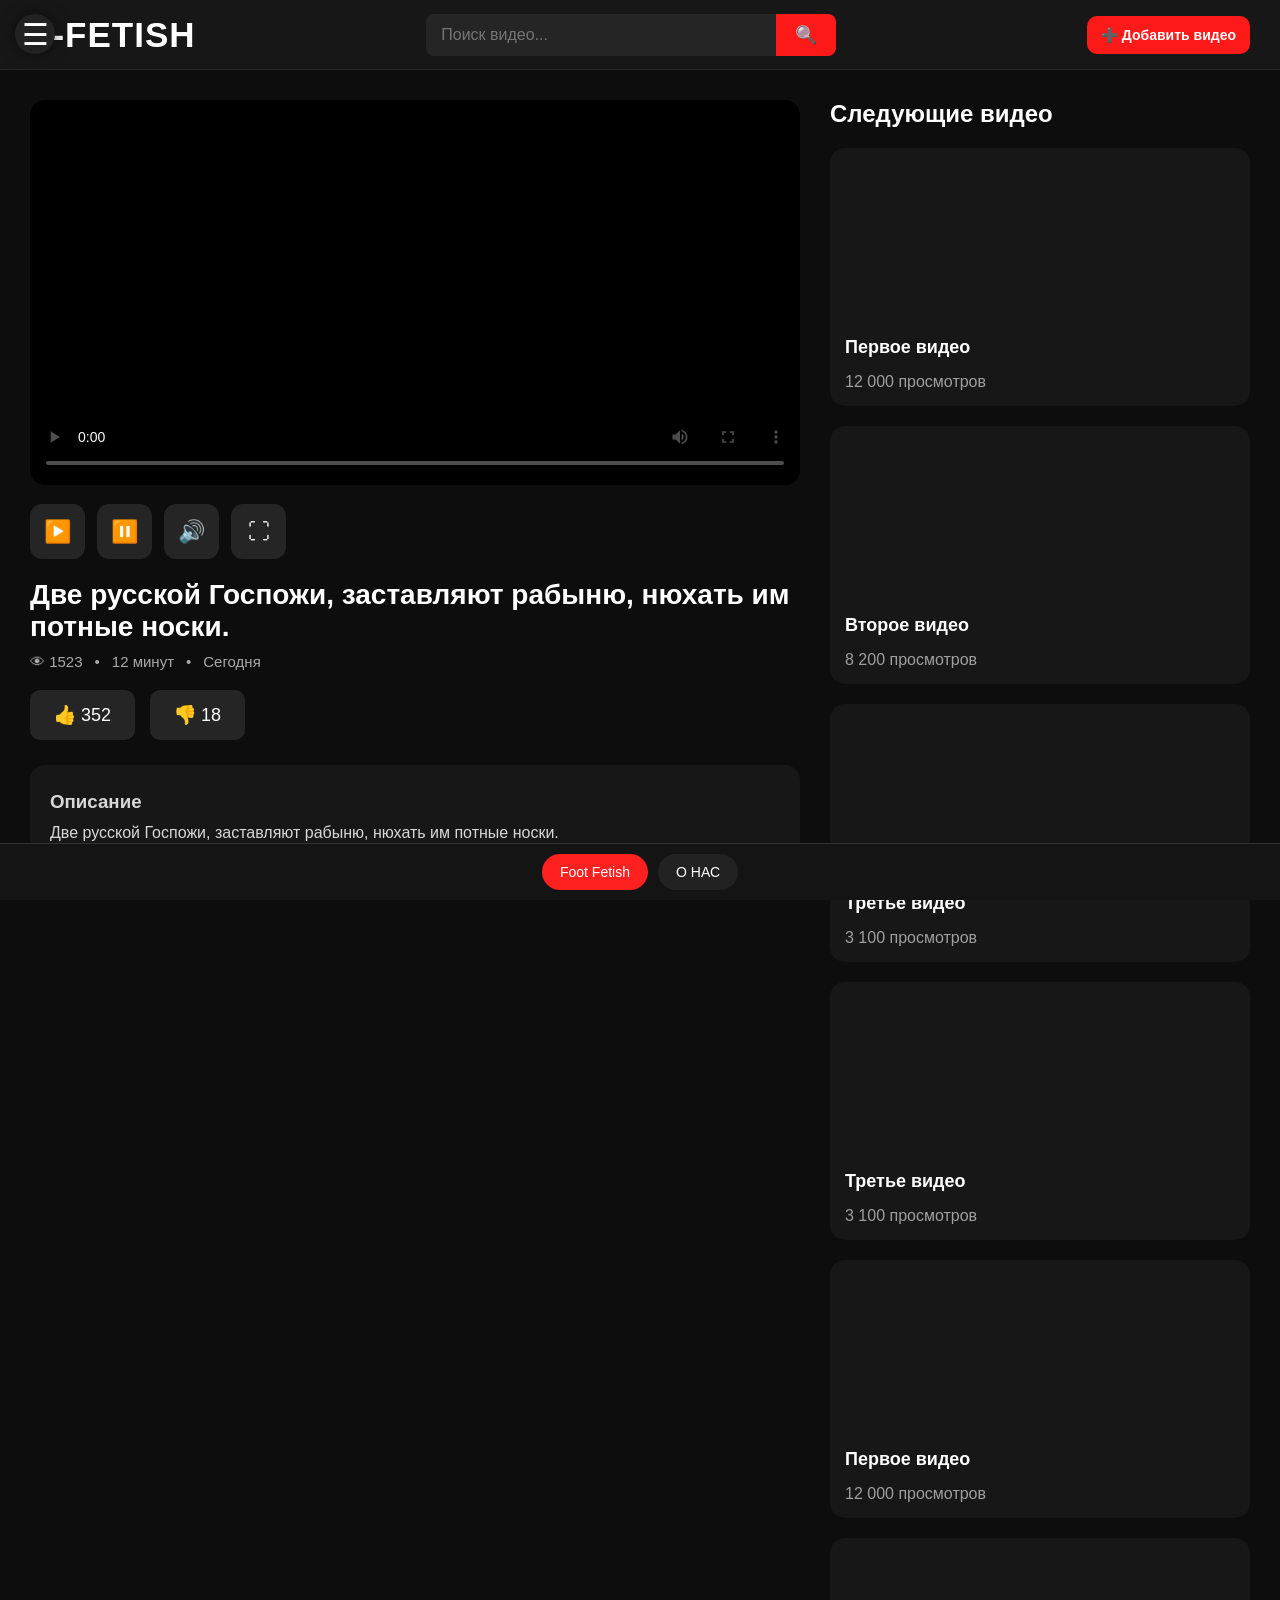
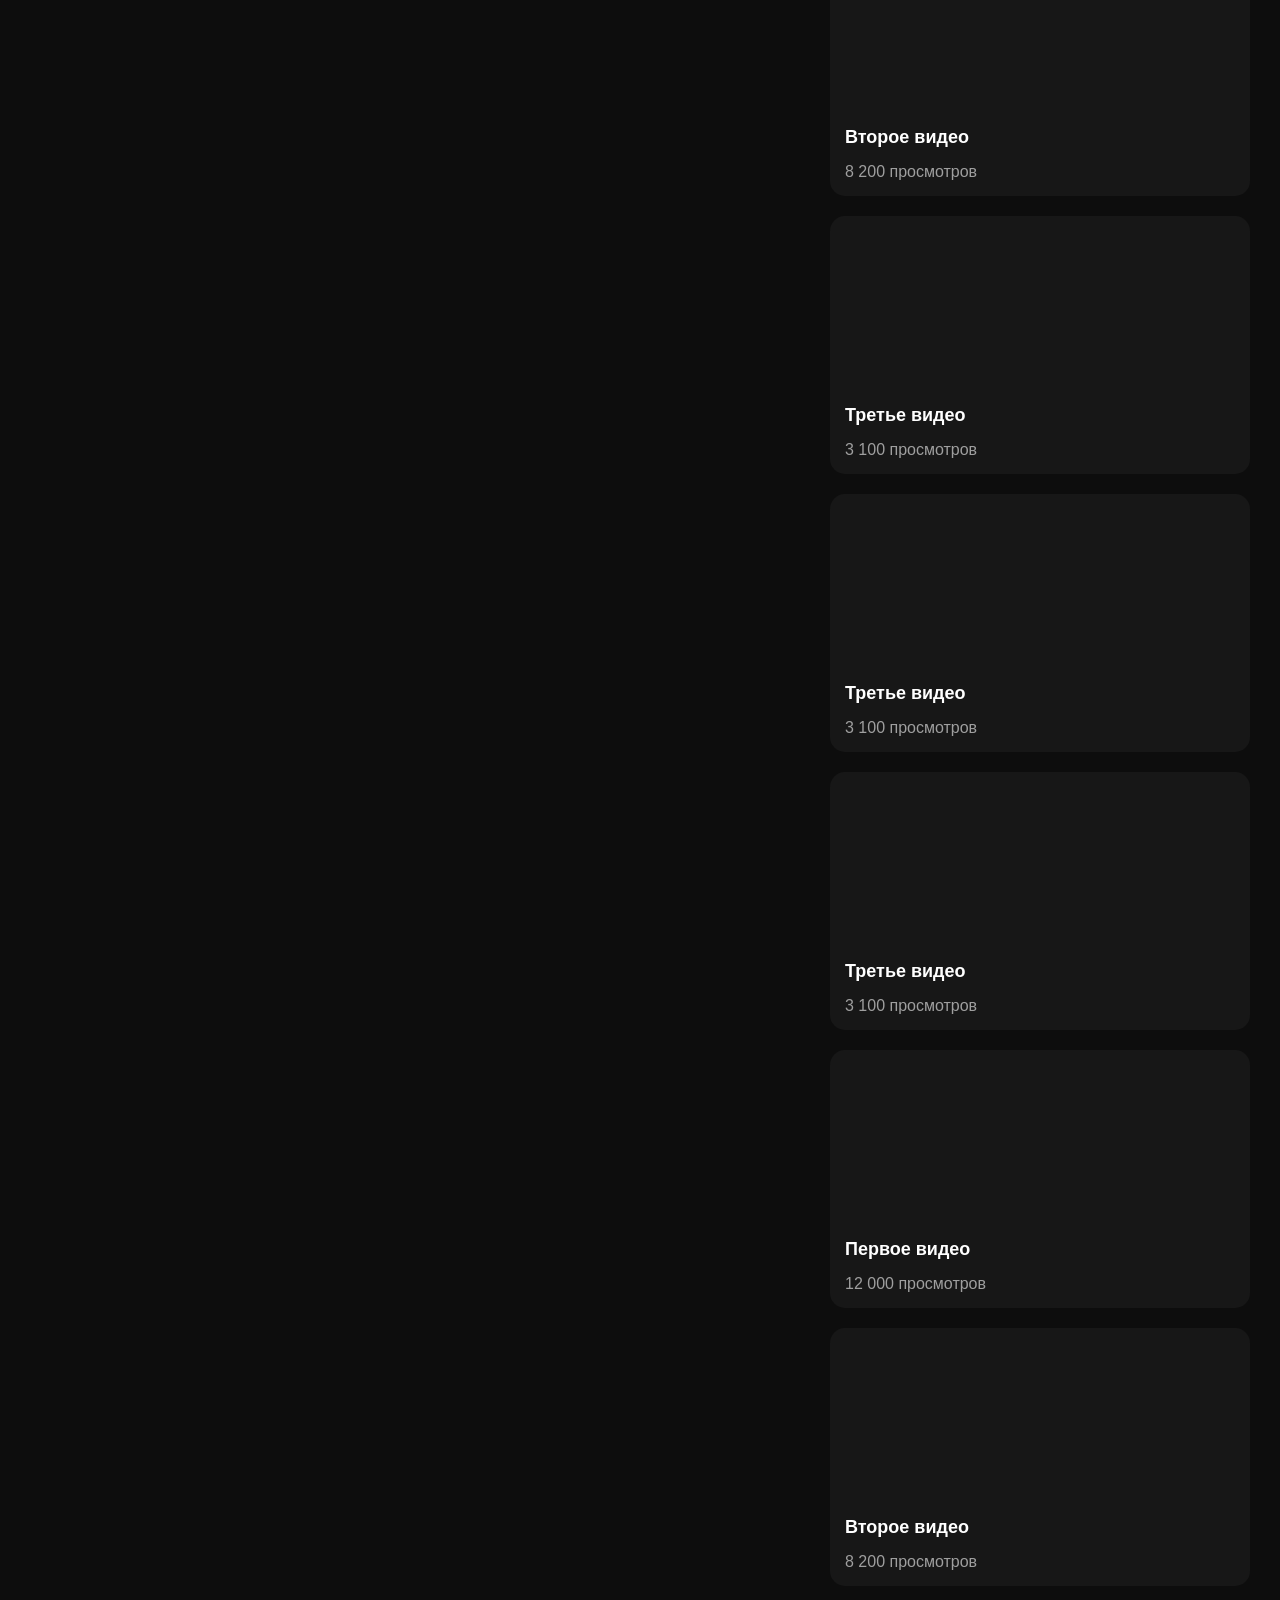
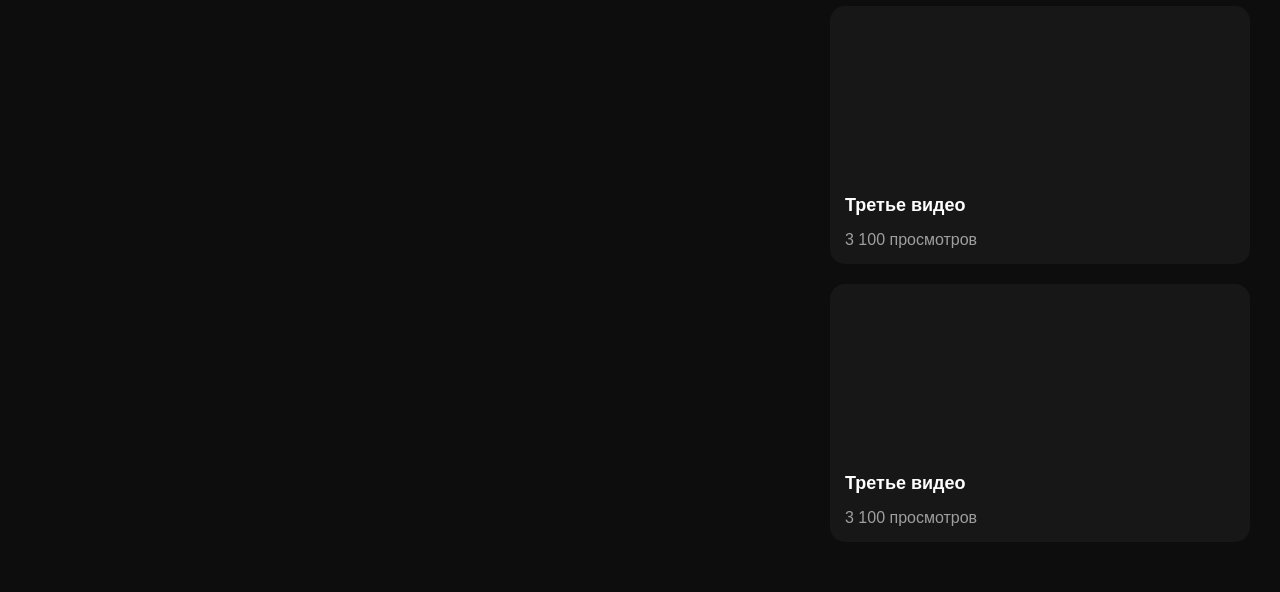
==== commit 79456f5e: "Fix HTML formatting and clean up code" ====
--- a/index.html
+++ b/index.html
@@ -196,7 +196,7 @@
 }
 </script>
 
-<body>
+
 
 <!-- Кнопка меню -->
 <button id="menuBtn" class="menu-btn">☰</button>
@@ -207,11 +207,11 @@
 <!-- Боковое меню -->
 <div id="sideMenu" class="side-menu">
 
-    <a href="about.html">🏠 Главная</a>
+    <a href="index1.html">🏠 Главная</a>
 
     <a href="upload.html">➕ Добавить видео</a>
 
-    <a href="about.html">🔥 О НАС</a>
+    <a href="index1.html">🔥 О НАС</a>
 
     <a href="categories.html">📂 Категории</a>
 
@@ -224,4 +224,4 @@
 <script src="video.js"></script>
 <script src="script.js"></script>
 </body>
-</html>+</html>
--- a/style.css
+++ b/style.css
@@ -1,241 +1,440 @@
-/* ===== Общие ===== */
-
 *{
-margin:0;
-padding:0;
-box-sizing:border-box;
-font-family:Arial,sans-serif;
+    margin:0;
+    padding:0;
+    box-sizing:border-box;
 }
 
 body{
-background:#111;
+    background:#0d0d0d;
+    color:#fff;
+    font-family:Arial,Helvetica,sans-serif;
+}
+
+header{
+    width:100%;
+    height:70px;
+    background:#171717;
+    display:flex;
+    justify-content:space-between;
+    align-items:center;
+    padding:0 30px;
+    border-bottom:1px solid #262626;
+    position:sticky;
+    top:0;
+    z-index:100;
+}
+
+.logo{
+    font-size:34px;
+    font-weight:900;
+    letter-spacing:1px;
+
+}
+
+.red{
+    color:#ff1a1a;
+}
+
+.search{
+    display:flex;
+    align-items:center;
+}
+
+.search input{
+    width:350px;
+    height:42px;
+    background:#252525;
+    border:none;
+    color:white;
+    padding:0 15px;
+    border-radius:8px 0 0 8px;
+    outline:none;
+    font-size:16px;
+}
+
+.search button{
+    height:42px;
+    width:60px;
+    border:none;
+    background:#ff1a1a;
+    color:white;
+    cursor:pointer;
+    border-radius:0 8px 8px 0;
+    font-size:18px;
+}
+
+main{
+    display:grid;
+    grid-template-columns:2fr 420px;
+    gap:30px;
+    padding:30px;
+}
+
+.player video{
+    width:100%;
+    border-radius:15px;
+    background:black;
+}
+
+.controls{
+    display:flex;
+    gap:12px;
+    margin-top:15px;
+}
+
+.controls button{
+    width:55px;
+    height:55px;
+    border:none;
+    border-radius:12px;
+    background:#252525;
+    color:white;
+    cursor:pointer;
+    font-size:22px;
+    transition:.2s;
+}
+
+.controls button:hover{
+    background:#ff1a1a;
+}
+
+.info{
+    margin-top:20px;
+}
+
+.info h1{
+    font-size:28px;
+}
+
+.stats{
+    margin-top:10px;
+    color:#a8a8a8;
+    display:flex;
+    gap:12px;
+    font-size:15px;
+}
+
+.buttons{
+    display:flex;
+    gap:15px;
+    margin-top:20px;
+}
+
+.buttons button{
+    background:#252525;
+    border:none;
+    color:white;
+    padding:14px 24px;
+    border-radius:10px;
+    cursor:pointer;
+    font-size:18px;
+    transition:.2s;
+}
+
+.buttons button:hover{
+    background:#ff1a1a;
+}
+
+.description{
+    margin-top:25px;
+    background:#171717;
+    padding:20px;
+    border-radius:15px;
+    line-height:1.8;
+    color:#d8d8d8;
+}
+
+aside h2{
+    margin-bottom:20px;
+}
+
+.card{
+    background:#171717;
+    border-radius:15px;
+    overflow:hidden;
+    margin-bottom:20px;
+    transition:.25s;
+    cursor:pointer;
+}
+
+.card:hover{
+    transform:translateY(-4px);
+}
+
+.card img{
+    width:100%;
+    display:block;
+}
+
+.card h3{
+    padding:15px;
+    font-size:18px;
+}
+
+.card p{
+    padding:0 15px 15px;
+    color:#9f9f9f;
+}
+
+@media (max-width:700px){
+
+header{
+    display:flex;
+    flex-direction:column;
+    align-items:center;
+    gap:12px;
+    height:auto;
+    padding:15px;
+}
+
+.logo{
+    position:static;
+    left:auto;
+    font-size:30px;
+}
+
+.search{
+    width:100%;
+}
+
+.search input{
+    width:100%;
+}
+
+.upload-btn{
+    width:100%;
+    text-align:center;
+}
+
+main{
+    padding:15px;
+}
+
+.controls,
+.buttons{
+    flex-wrap:wrap;
+}
+
+.info h1{
+    font-size:22px;
+}
+
+}
+
+
+.upload-btn{
+    margin-left:20px;
+    background:#ff1a1a;
+    color:#fff;
+    text-decoration:none;
+    padding:12px 20px;
+    border-radius:10px;
+    font-weight:700;
+    transition:.2s;
+    white-space:nowrap;
+}
+
+.upload-btn:hover{
+    background:#d10000;
+}
+
+
+
+
+
+
+.close-btn{
+background:none;
+border:none;
+color:white;
+font-size:28px;
+cursor:pointer;
+float:right;
+}
+
+
+
+
+
+
+.logo{
+    display: flex;
+    justify-content: center;
+    align-items: center;
+    gap: 0px;
+    font-size: 35px;
+    font-weight: bold;
+
+}
+
+
+
+
+.upload-btn{
+    font-size: 14px;   /* уменьшает текст */
+    padding: 11px 14px; /* уменьшает саму кнопку */
+}
+
+
+.logo-link{
+    text-decoration: none;
+    color: white;
+    font-weight: bold;
+}
+
+.logo-link:hover{
+    color: #ff2020;
+}
+
+
+
+
+
+.card video{
+    width:100%;
+    height:170px;
+    object-fit:cover;
+    border-radius:10px;
+    pointer-events:none;
+}
+
+
+
+
+
+
+
+
+
+
+
+
+.categories{
+    position:fixed;
+    bottom:0;
+    left:0;
+    width:100%;
+    background:#141414;
+    border-top:1px solid #333;
+    display:flex;
+    justify-content:center;
+    align-items:center;
+    gap:10px;
+    padding:10px;
+    overflow-x:auto;
+    white-space:nowrap;
+    z-index:9999;
+}
+
+.categories::-webkit-scrollbar{
+    display:none;
+}
+
+.categories a{
+    flex:none;
+    background:#222;
+    color:#fff;
+    text-decoration:none;
+    padding:10px 18px;
+    border-radius:25px;
+    font-size:14px;
+    transition:.2s;
+}
+
+.categories a:hover,
+.categories a.active{
+    background:#ff2020;
+}
+
+
+
+
+
+
+/* Кнопка меню */
+
+.menu-btn{
+position:fixed;
+left:15px;
+top:14px;              /* было 50% */
+transform:none;        /* было translateY(-50%) */
+
+width:40px;
+height:40px;
+border:none;
+border-radius:50%;
+background:#222;
 color:#fff;
-}
-
-/* ===== Шапка ===== */
-
-header{
-position:sticky;
+font-size:30px;
+cursor:pointer;
+z-index:1001;
+box-shadow:0 0 15px rgba(0,0,0,.5);
+}
+
+/* Затемнение */
+
+.overlay{
+position:fixed;
 top:0;
-height:70px;
-background:#181818;
-display:flex;
-align-items:center;
-justify-content:space-between;
-padding:0 25px;
-border-bottom:1px solid #2d2d2d;
+left:0;
+width:100%;
+height:100%;
+background:rgba(0,0,0,.55);
+display:none;
+z-index:998;
+}
+
+/* Меню */
+
+.side-menu{
+position:fixed;
+top:0;
+left:-270px;
+width:250px;
+height:100%;
+background:#171717;
+padding-top:80px;
+transition:.35s;
 z-index:999;
-}
-
-.logo{
-font-size:34px;
-font-weight:700;
-letter-spacing:1px;
-color:#fff;
-}
-
-.logo span{
-color:#ff3b30;
-}
-
-nav{
-display:flex;
-gap:25px;
-}
-
-nav a{
-color:#ddd;
-text-decoration:none;
-font-size:16px;
-transition:.3s;
-}
-
-nav a:hover{
-color:#ff3b30;
-}
-
-/* ===== Баннер ===== */
-
-.hero{
-height:320px;
-display:flex;
-justify-content:center;
-align-items:center;
-text-align:center;
-padding:20px;
-background:linear-gradient(rgba(0,0,0,.75),rgba(0,0,0,.75));
-}
-
-.hero h1{
-font-size:55px;
-margin-bottom:15px;
-}
-
-.hero p{
-font-size:20px;
-color:#bbb;
-}
-
-/* ===== Контейнер ===== */
-
-.container{
-max-width:1200px;
-margin:50px auto;
-padding:0 20px;
-}
-
-/* ===== Карточка ===== */
-
-.card{
-background:#1b1b1b;
-border:1px solid #2a2a2a;
-border-radius:18px;
-padding:35px;
-margin-bottom:30px;
-}
-
-.card h2{
-color:#ff3b30;
-margin-bottom:20px;
-font-size:32px;
-}
-
-.card p{
-line-height:1.8;
-font-size:17px;
-color:#ccc;
-}
-
-/* ===== Статистика ===== */
-
-.stats{
-display:grid;
-grid-template-columns:repeat(auto-fit,minmax(220px,1fr));
-gap:20px;
-margin-top:35px;
-}
-
-.box{
-background:#202020;
-padding:30px;
-border-radius:18px;
-text-align:center;
-transition:.3s;
-border:1px solid #303030;
-}
-
-.box:hover{
-transform:translateY(-8px);
-border-color:#ff3b30;
-}
-
-.box h3{
-font-size:40px;
-color:#ff3b30;
-margin-bottom:10px;
-}
-
-.box p{
-color:#aaa;
-font-size:18px;
-}
-
-/* ===== Почему мы ===== */
-
-.features{
-display:grid;
-grid-template-columns:repeat(auto-fit,minmax(250px,1fr));
-gap:20px;
-margin-top:40px;
-}
-
-.feature{
-background:#1b1b1b;
-padding:25px;
-border-radius:15px;
-border:1px solid #2d2d2d;
-transition:.3s;
-}
-
-.feature:hover{
-border-color:#ff3b30;
-transform:scale(1.03);
-}
-
-.feature h3{
-margin-bottom:12px;
-color:#ff3b30;
-}
-
-.feature p{
-color:#bbb;
-line-height:1.6;
-}
-
-/* ===== Кнопка ===== */
-
-.btn{
-display:inline-block;
-margin-top:30px;
-padding:15px 35px;
-background:#ff3b30;
+border-right:1px solid #333;
+overflow-y:auto;
+}
+
+.side-menu a{
+display:block;
+padding:18px 25px;
 color:#fff;
 text-decoration:none;
-border-radius:12px;
-font-size:17px;
-font-weight:bold;
-transition:.3s;
-}
-
-.btn:hover{
-background:#ff564c;
-}
-
-/* ===== Подвал ===== */
-
-footer{
-margin-top:60px;
-padding:30px;
-text-align:center;
-background:#181818;
-border-top:1px solid #2d2d2d;
-color:#888;
-}
-
-/* ===== Адаптация ===== */
-
-@media(max-width:768px){
-
-header{
-padding:0 15px;
-}
+font-size:18px;
+transition:.2s;
+}
+
+.side-menu a:hover{
+background:#ff3b30;
+}
+
+.side-menu.active{
+left:0;
+}
+
+.overlay.active{
+display:block;
+}
+
+
+
+
+.add-video {
+  background:#ff3b30;
+  color:#fff;
+  border:none;
+  padding:12px 22px;
+  border-radius:8px;
+  cursor:pointer;
+}
+
 
 .logo{
-font-size:28px;
-}
-
-nav{
-gap:15px;
-}
-
-.hero{
-height:250px;
-}
-
-.hero h1{
-font-size:38px;
-}
-
-.hero p{
-font-size:17px;
-}
-
-.card{
-padding:25px;
-}
-
-.card h2{
-font-size:26px;
-}
-
-}+  position: static;
+
+}
